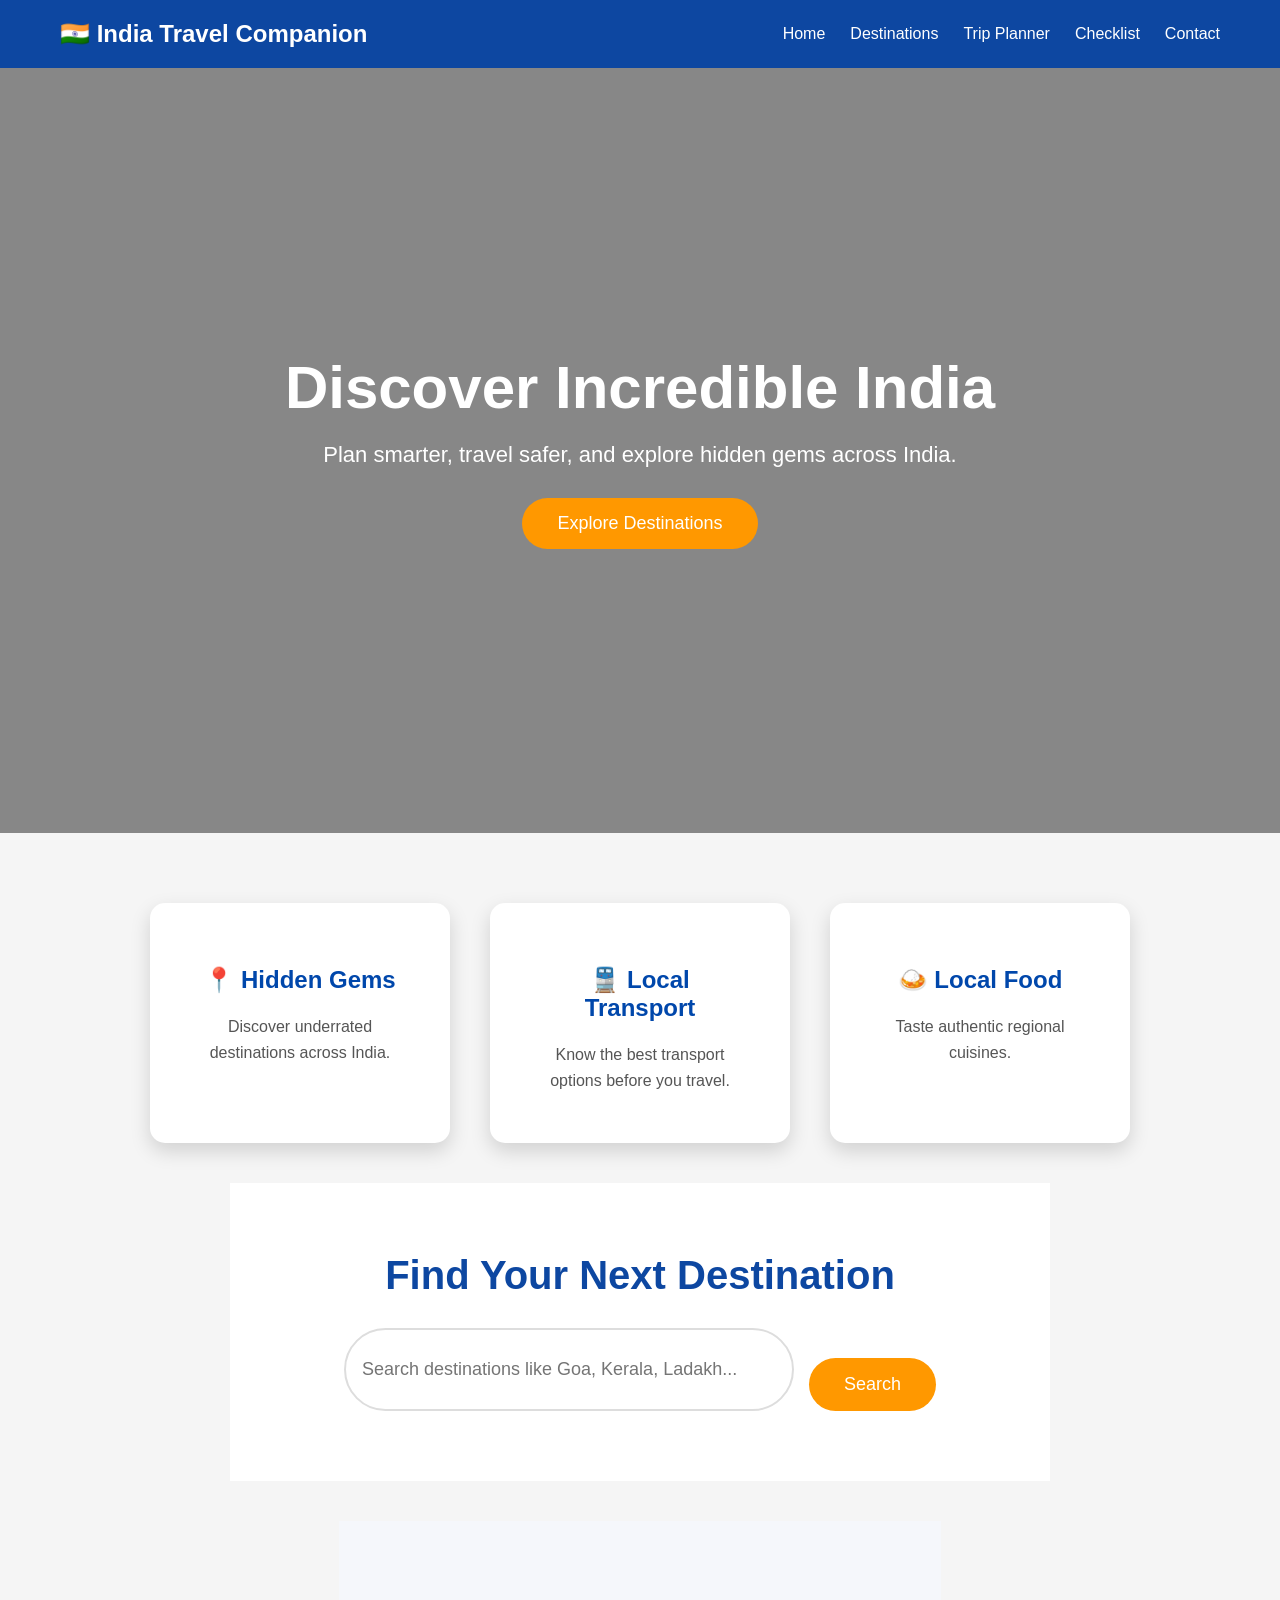
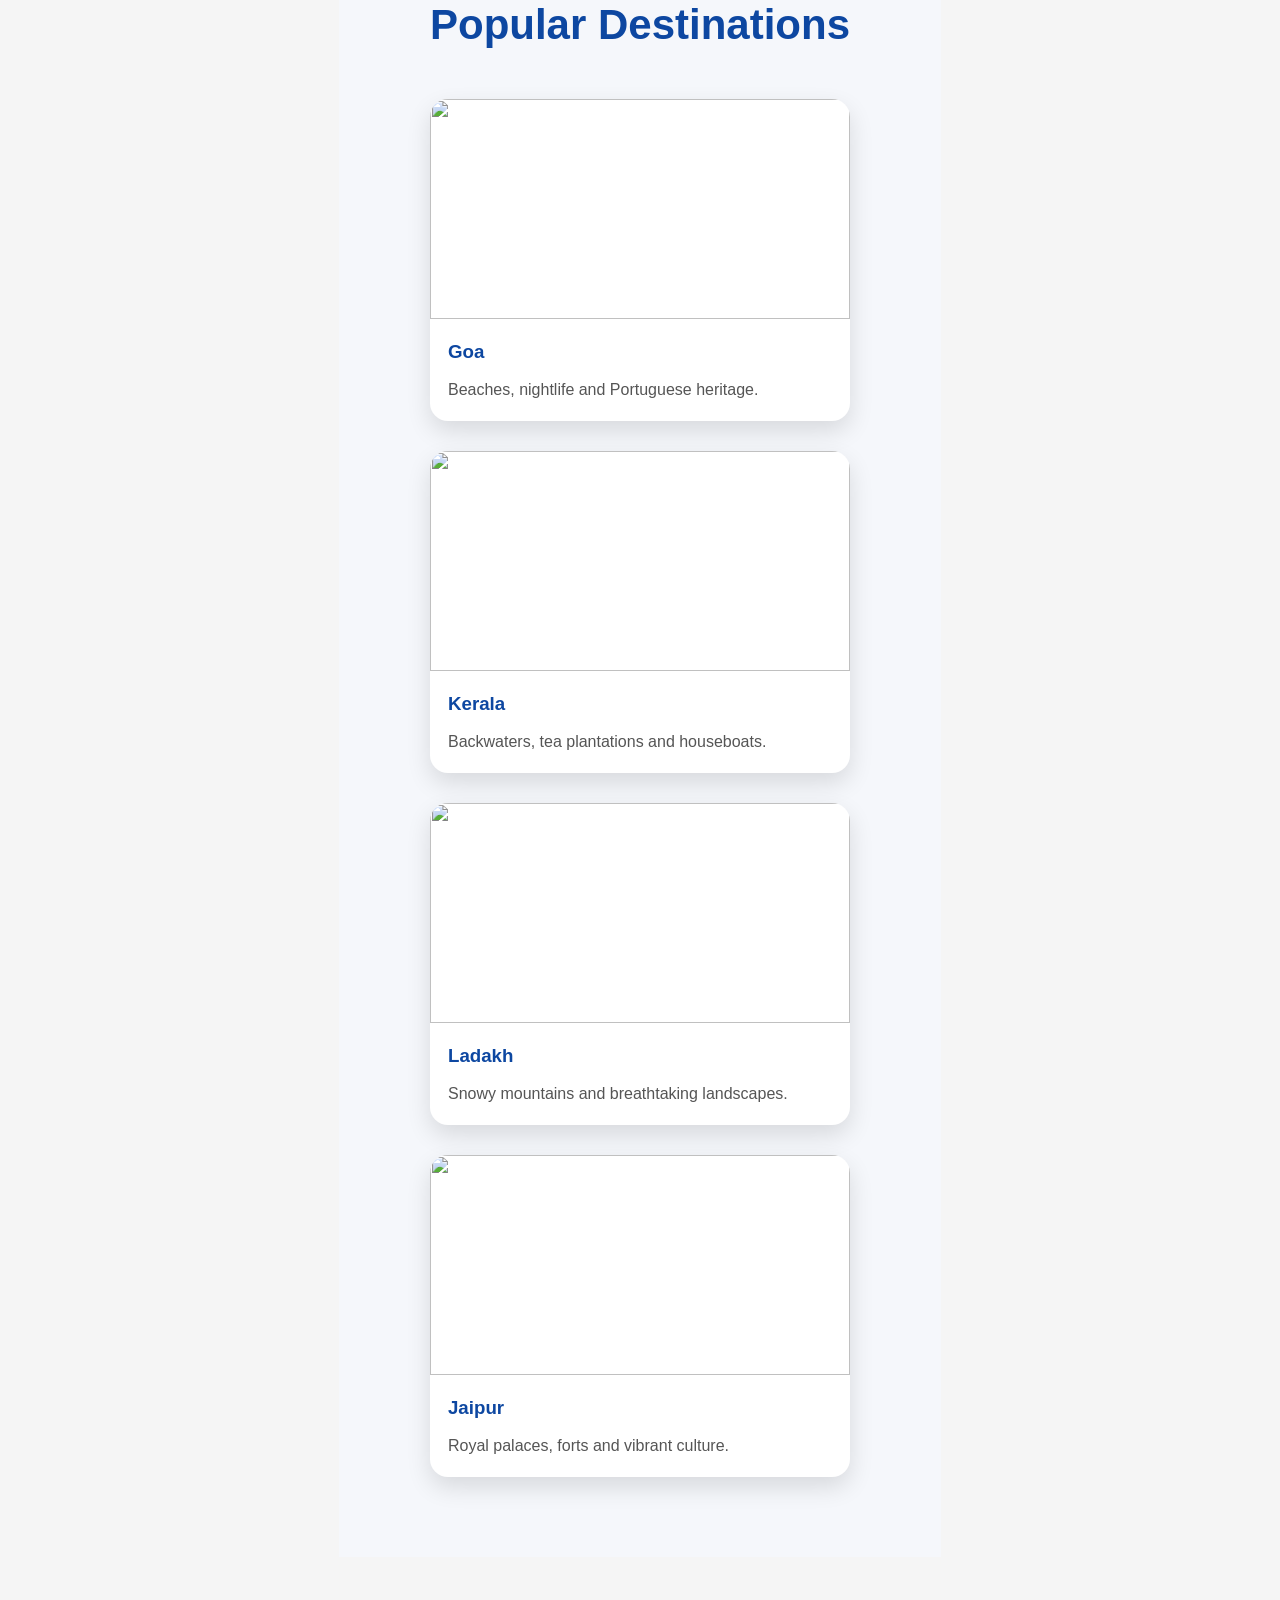
==== index.html @ 8409982c "added destination pages and navigation" ====
<!DOCTYPE html>
<html lang="en">

<head>

    <meta charset="UTF-8">
    <meta name="viewport" content="width=device-width, initial-scale=1.0">

    <title>India Travel Companion</title>

    <link rel="stylesheet" href="style.css">

</head>

<body>

<header>

    <div class="logo">
        🇮🇳 India Travel Companion
    </div>

    <nav>

        <ul>

            <li><a href="index.html">Home</a></li>

            <li><a href="destinations/index.html">Destinations</a></li>

            <li><a href="planner.html">Trip Planner</a></li>

            <li><a href="checklist.html">Checklist</a></li>

            <li><a href="contact.html">Contact</a></li>

        </ul>

    </nav>

</header>

<section class="hero">

    <div class="hero-content">

        <h1>Discover Incredible India</h1>

        <p>

            Plan smarter, travel safer, and explore hidden gems across India.

        </p>

        <button id="exploreBtn">

            Explore Destinations

        </button>

    </div>

</section>

<section class="features">

    <div class="card">

        <h2>📍 Hidden Gems</h2>

        <p>Discover underrated destinations across India.</p>

    </div>

    <div class="card">

        <h2>🚆 Local Transport</h2>

        <p>Know the best transport options before you travel.</p>

    </div>

    <div class="card">

        <h2>🍛 Local Food</h2>

        <p>Taste authentic regional cuisines.</p>

    </div>
<section class="search-section">

    <h2>Find Your Next Destination</h2>

    <div class="search-box">

        <input
            type="text"
            id="searchInput"
            placeholder="Search destinations like Goa, Kerala, Ladakh..."
        >

        <button id="searchBtn">
            Search
        </button>

    </div>

</section>

<section class="popular">

    <h2>Popular Destinations</h2>

    <div class="destination-container">

        <div class="destination-card">

            <img src="https://images.unsplash.com/photo-1512343879784-a960bf40e7f2?auto=format&fit=crop&w=700&q=80">

            <h3>Goa</h3>

            <p>Beaches, nightlife and Portuguese heritage.</p>

        </div>

        <div class="destination-card">

            <img src="https://images.unsplash.com/photo-1593693411515-c20261bcad6e?auto=format&fit=crop&w=700&q=80">

            <h3>Kerala</h3>

            <p>Backwaters, tea plantations and houseboats.</p>

        </div>

        <div class="destination-card">

            <img src="https://images.unsplash.com/photo-1626621341517-bbf3d9990a23?auto=format&fit=crop&w=700&q=80">

            <h3>Ladakh</h3>

            <p>Snowy mountains and breathtaking landscapes.</p>

        </div>

        <div class="destination-card">

            <img src="https://images.unsplash.com/photo-1477587458883-47145ed94245?auto=format&fit=crop&w=700&q=80">

            <h3>Jaipur</h3>

            <p>Royal palaces, forts and vibrant culture.</p>

        </div>

</section>

<script src="js/script.js"></script>

</body>

</html>
---- style.css ----
*{
    margin:0;
    padding:0;
    box-sizing:border-box;
    font-family:Arial, Helvetica, sans-serif;
}

body{
    background:#f5f5f5;
}

header{

    display:flex;
    justify-content:space-between;
    align-items:center;

    padding:20px 60px;

    background:#0d47a1;

    color:white;

}

.logo{

    font-size:24px;
    font-weight:bold;

}

nav ul{

    display:flex;
    list-style:none;

}

nav li{

    margin-left:25px;

}

nav a{

    color:white;
    text-decoration:none;

}

.hero{

    height:85vh;

    display:flex;
    justify-content:center;
    align-items:center;

    text-align:center;

    background:linear-gradient(
        rgba(0,0,0,.45),
        rgba(0,0,0,.45)
    ),
    url("https://images.unsplash.com/photo-1524492412937-b28074a5d7da?auto=format&fit=crop&w=1600&q=80");

    background-size:cover;

    background-position:center;

    color:white;

}

.hero h1{

    font-size:60px;

}

.hero p{

    margin-top:20px;

    font-size:22px;

}

button{

    margin-top:30px;

    padding:15px 35px;

    border:none;

    border-radius:30px;

    font-size:18px;

    cursor:pointer;

    background:#ff9800;

    color:white;

}

.features{

    display:flex;

    justify-content:center;

    gap:40px;

    padding:70px;

    flex-wrap:wrap;

}

.card{

    width:300px;

    background:white;

    padding:30px;

    border-radius:15px;

    box-shadow:0 10px 20px rgba(0,0,0,.15);

    transition:.3s;

}

.card:hover{

    transform:translateY(-8px);

}

.card h2{

    margin-bottom:15px;

}
.search-section{

    padding:70px 10%;

    text-align:center;

    background:white;

}

.search-section h2{

    font-size:40px;

    color:#0d47a1;

    margin-bottom:30px;

}

.search-box{

    display:flex;

    justify-content:center;

    gap:15px;

    flex-wrap:wrap;

}

.search-box input{

    width:450px;

    max-width:90%;

    padding:16px;

    border-radius:50px;

    border:2px solid #ddd;

    font-size:18px;

}

.search-box button{

    padding:16px 35px;

}

.popular{

    padding:80px 8%;

    background:#f5f7fb;

}

.popular h2{

    text-align:center;

    color:#0d47a1;

    font-size:42px;

    margin-bottom:50px;

}

.destination-container{

    display:grid;

    grid-template-columns:repeat(auto-fit,minmax(260px,1fr));

    gap:30px;

}

.destination-card{

    background:white;

    border-radius:18px;

    overflow:hidden;

    box-shadow:0 10px 25px rgba(0,0,0,.12);

    transition:.4s;

}

.destination-card:hover{

    transform:translateY(-12px);

}

.destination-card img{

    width:100%;

    height:220px;

    object-fit:cover;

}

.destination-card h3{

    padding:18px;

    color:#0d47a1;

}

.destination-card p{

    padding:0 18px 22px;

    color:#555;

}
/* ===========================
   DESTINATIONS PAGE
=========================== */

.destinations-page{
    padding:60px 8%;
    background:#f5f8fc;
    min-height:100vh;
}

.destinations-page h1{
    text-align:center;
    font-size:42px;
    color:#1e3c72;
    margin-bottom:50px;
}

.destination-grid{
    display:grid;
    grid-template-columns:repeat(auto-fit,minmax(260px,1fr));
    gap:30px;
}

.card{
    background:white;
    border-radius:18px;
    overflow:hidden;
    box-shadow:0 10px 25px rgba(0,0,0,0.12);
    transition:.35s;
}

.card:hover{
    transform:translateY(-10px);
}

.card img{
    width:100%;
    height:220px;
    object-fit:cover;
}

.card h2{
    text-align:center;
    margin-top:18px;
    color:#1e3c72;
}

.card p{
    text-align:center;
    color:#666;
    padding:10px 20px;
}

.card button{
    display:block;
    margin:20px auto 25px;
    background:#ff9800;
    color:white;
    border:none;
    padding:12px 30px;
    border-radius:30px;
    cursor:pointer;
    font-size:16px;
}

.card button:hover{
    background:#e68900;
}
/* ===========================
GOA PAGE
=========================== */

.place-hero{
    background:url("https://images.unsplash.com/photo-1512343879784-a960bf40e7f2?w=1400") center/cover;
    height:60vh;
    display:flex;
    flex-direction:column;
    justify-content:center;
    align-items:center;
    color:white;
    text-align:center;
}

.place-hero h1{
    font-size:60px;
    margin-bottom:20px;
}

.place-hero p{
    font-size:24px;
    width:70%;
}

.place-info{
    display:grid;
    grid-template-columns:repeat(auto-fit,minmax(300px,1fr));
    gap:30px;
    padding:60px 8%;
}

.info-box{
    background:white;
    border-radius:15px;
    padding:25px;
    box-shadow:0 10px 25px rgba(0,0,0,.12);
}

.info-box h2{
    color:#1e3c72;
    margin-bottom:15px;
}

.info-box ul{
    padding-left:20px;
}

.back-btn{
    text-align:center;
    margin-bottom:60px;
}

.back-btn button{
    background:#1e3c72;
    color:white;
    padding:14px 35px;
    border:none;
    border-radius:30px;
    cursor:pointer;
    font-size:16px;
}

.back-btn button:hover{
    background:#15305c;
}
/* ================= DESTINATIONS PAGE ================= */

.destinations-page{
    padding:60px 8%;
    background:#f5f7fa;
    min-height:100vh;
}

.destinations-page h1{
    text-align:center;
    color:#0047ab;
    margin-bottom:40px;
}

.destination-grid{
    display:grid;
    grid-template-columns:repeat(auto-fit,minmax(280px,1fr));
    gap:30px;
}

.card{
    background:white;
    border-radius:15px;
    overflow:hidden;
    box-shadow:0 8px 20px rgba(0,0,0,.15);
    transition:.3s;
}

.card:hover{
    transform:translateY(-8px);
}

.card img{
    width:100%;
    height:220px;
    object-fit:cover;
}

.card h2{
    padding:15px 20px 5px;
    color:#0047ab;
}

.card p{
    padding:0 20px 20px;
    color:#555;
    line-height:1.6;
}
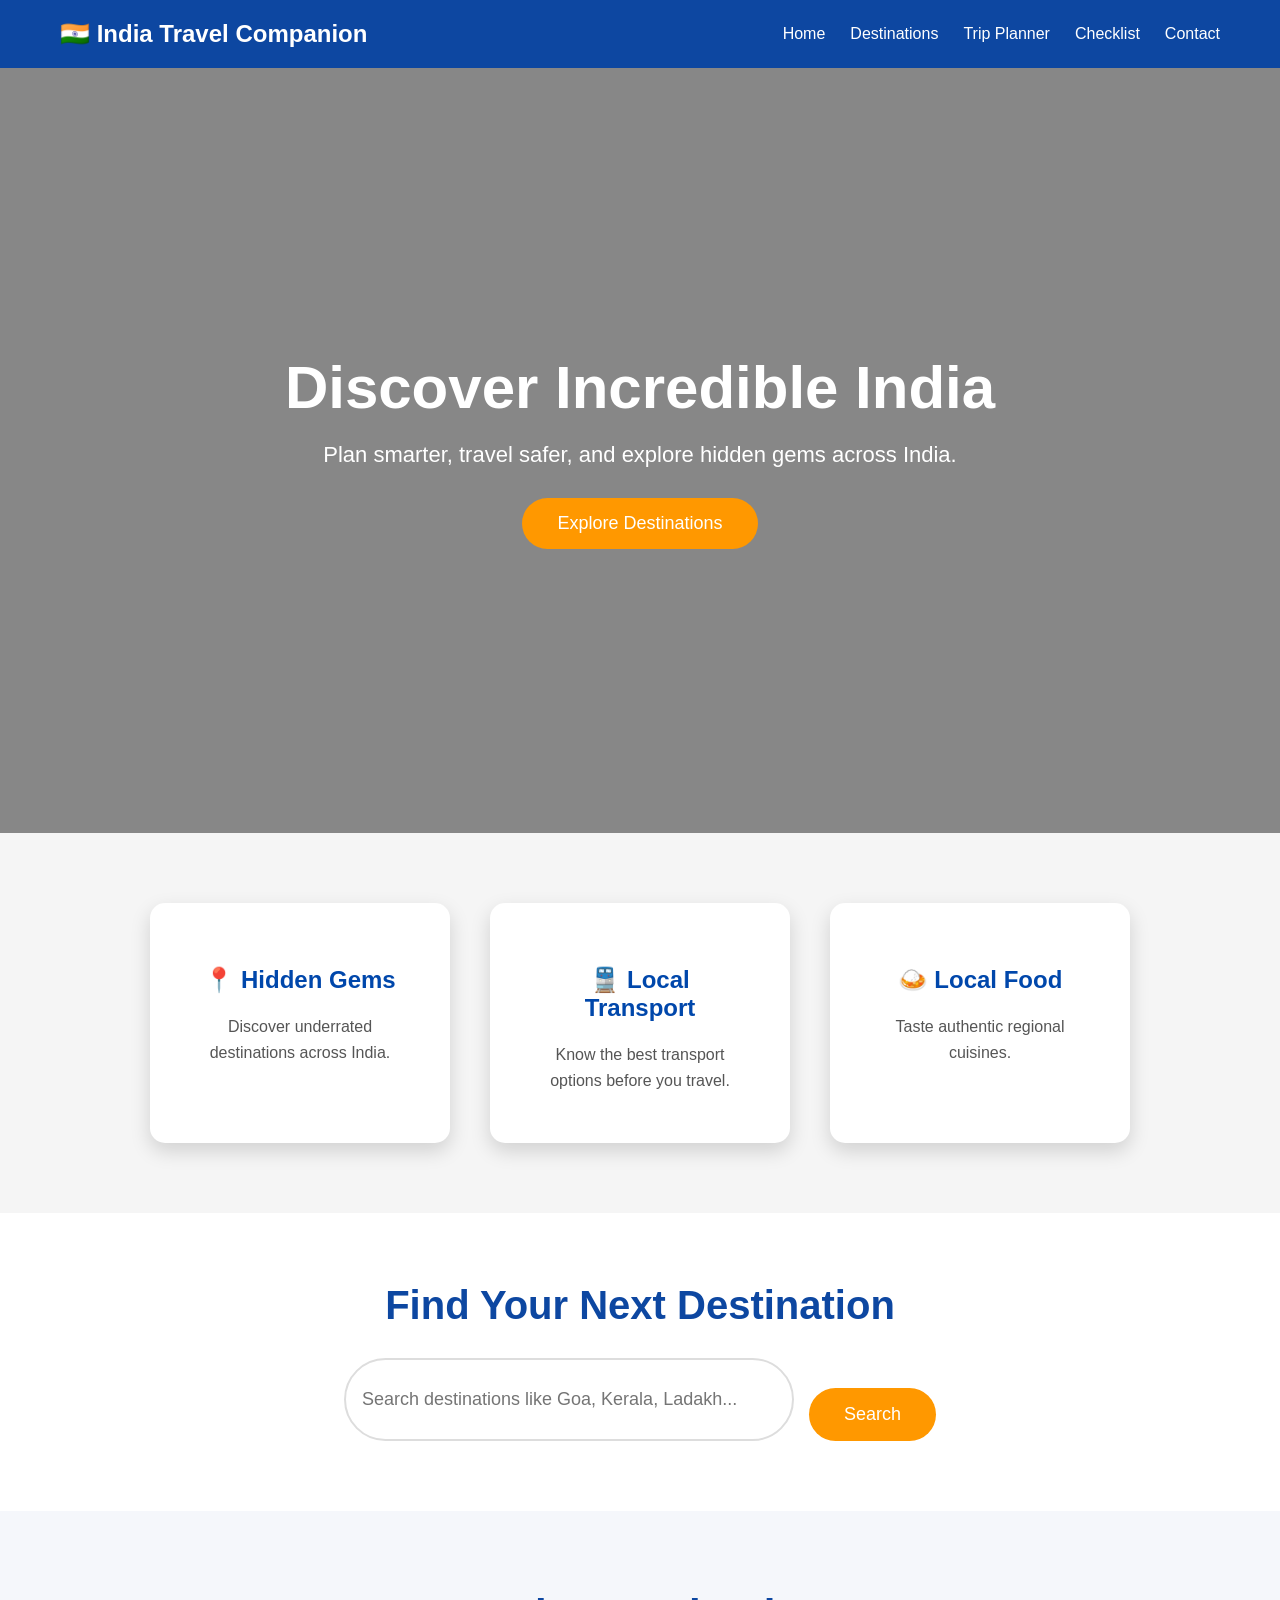
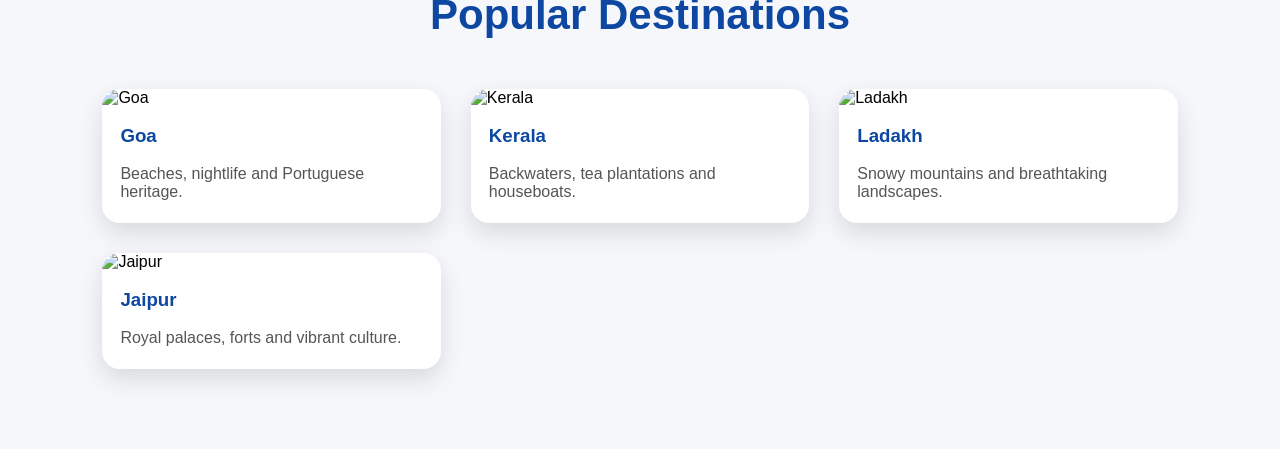
==== commit 2acda4da: "updated destionation pages and search functionality" ====
--- a/index.html
+++ b/index.html
@@ -2,97 +2,69 @@
 <html lang="en">
 
 <head>
-
     <meta charset="UTF-8">
     <meta name="viewport" content="width=device-width, initial-scale=1.0">
-
     <title>India Travel Companion</title>
 
     <link rel="stylesheet" href="style.css">
-
 </head>
 
 <body>
 
 <header>
-
     <div class="logo">
         🇮🇳 India Travel Companion
     </div>
 
     <nav>
-
         <ul>
-
             <li><a href="index.html">Home</a></li>
-
             <li><a href="destinations/index.html">Destinations</a></li>
-
             <li><a href="planner.html">Trip Planner</a></li>
-
             <li><a href="checklist.html">Checklist</a></li>
-
             <li><a href="contact.html">Contact</a></li>
-
         </ul>
-
     </nav>
-
 </header>
 
 <section class="hero">
-
     <div class="hero-content">
-
         <h1>Discover Incredible India</h1>
 
         <p>
-
             Plan smarter, travel safer, and explore hidden gems across India.
-
         </p>
 
         <button id="exploreBtn">
-
             Explore Destinations
-
         </button>
-
     </div>
-
 </section>
 
 <section class="features">
 
     <div class="card">
-
         <h2>📍 Hidden Gems</h2>
-
         <p>Discover underrated destinations across India.</p>
-
     </div>
 
     <div class="card">
-
         <h2>🚆 Local Transport</h2>
-
         <p>Know the best transport options before you travel.</p>
-
     </div>
 
     <div class="card">
+        <h2>🍛 Local Food</h2>
+        <p>Taste authentic regional cuisines.</p>
+    </div>
 
-        <h2>🍛 Local Food</h2>
+</section>
 
-        <p>Taste authentic regional cuisines.</p>
-
-    </div>
 <section class="search-section">
 
     <h2>Find Your Next Destination</h2>
 
     <div class="search-box">
-
         <input
             type="text"
             id="searchInput"
@@ -102,7 +74,6 @@
         <button id="searchBtn">
             Search
         </button>
-
     </div>
 
 </section>
@@ -113,50 +84,35 @@
 
     <div class="destination-container">
 
-        <div class="destination-card">
-
-            <img src="https://images.unsplash.com/photo-1512343879784-a960bf40e7f2?auto=format&fit=crop&w=700&q=80">
-
+        <div class="destination-card" onclick="window.location.href='destinations/goa.html'">
+            <img src="https://images.unsplash.com/photo-1512343879784-a960bf40e7f2?auto=format&fit=crop&w=700&q=80" alt="Goa">
             <h3>Goa</h3>
-
             <p>Beaches, nightlife and Portuguese heritage.</p>
-
         </div>
 
-        <div class="destination-card">
-
-            <img src="https://images.unsplash.com/photo-1593693411515-c20261bcad6e?auto=format&fit=crop&w=700&q=80">
-
+        <div class="destination-card" onclick="window.location.href='destinations/kerala.html'">
+            <img src="https://images.unsplash.com/photo-1593693411515-c20261bcad6e?auto=format&fit=crop&w=700&q=80" alt="Kerala">
             <h3>Kerala</h3>
-
             <p>Backwaters, tea plantations and houseboats.</p>
-
         </div>
 
-        <div class="destination-card">
-
-            <img src="https://images.unsplash.com/photo-1626621341517-bbf3d9990a23?auto=format&fit=crop&w=700&q=80">
-
+        <div class="destination-card" onclick="window.location.href='destinations/ladakh.html'">
+            <img src="https://images.unsplash.com/photo-1626621341517-bbf3d9990a23?auto=format&fit=crop&w=700&q=80" alt="Ladakh">
             <h3>Ladakh</h3>
-
             <p>Snowy mountains and breathtaking landscapes.</p>
-
         </div>
 
-        <div class="destination-card">
+        <div class="destination-card" onclick="window.location.href='destinations/jaipur.html'">
+            <img src="https://images.unsplash.com/photo-1477587458883-47145ed94245?auto=format&fit=crop&w=700&q=80" alt="Jaipur">
+            <h3>Jaipur</h3>
+            <p>Royal palaces, forts and vibrant culture.</p>
+        </div>
 
-            <img src="https://images.unsplash.com/photo-1477587458883-47145ed94245?auto=format&fit=crop&w=700&q=80">
-
-            <h3>Jaipur</h3>
-
-            <p>Royal palaces, forts and vibrant culture.</p>
-
-        </div>
+    </div>
 
 </section>
 
-<script src="js/script.js"></script>
+<script src="script.js"></script>
 
 </body>
-
 </html>
--- a/style.css
+++ b/style.css
@@ -459,4 +459,22 @@
     padding:0 20px 20px;
     color:#555;
     line-height:1.6;
+}
+.kerala-hero{
+    background-image: url("https://images.unsplash.com/photo-1593693411515-c20261bcad6e?auto=format&fit=crop&w=1600&q=80");
+    background-size: cover;
+    background-position: center;
+}
+.ladakh-hero{
+    background-image: url("https://images.unsplash.com/photo-1626621341517-bbf3d9990a23?auto=format&fit=crop&w=1600&q=80");
+    background-size: cover;
+    background-position: center;
+}
+/* Jaipur Hero Image */
+
+.jaipur-hero{
+    background-image: url("https://images.unsplash.com/photo-1477587458883-47145ed94245?auto=format&fit=crop&w=1600&q=80");
+    background-size: cover;
+    background-position: center;
+    background-repeat: no-repeat;
 }
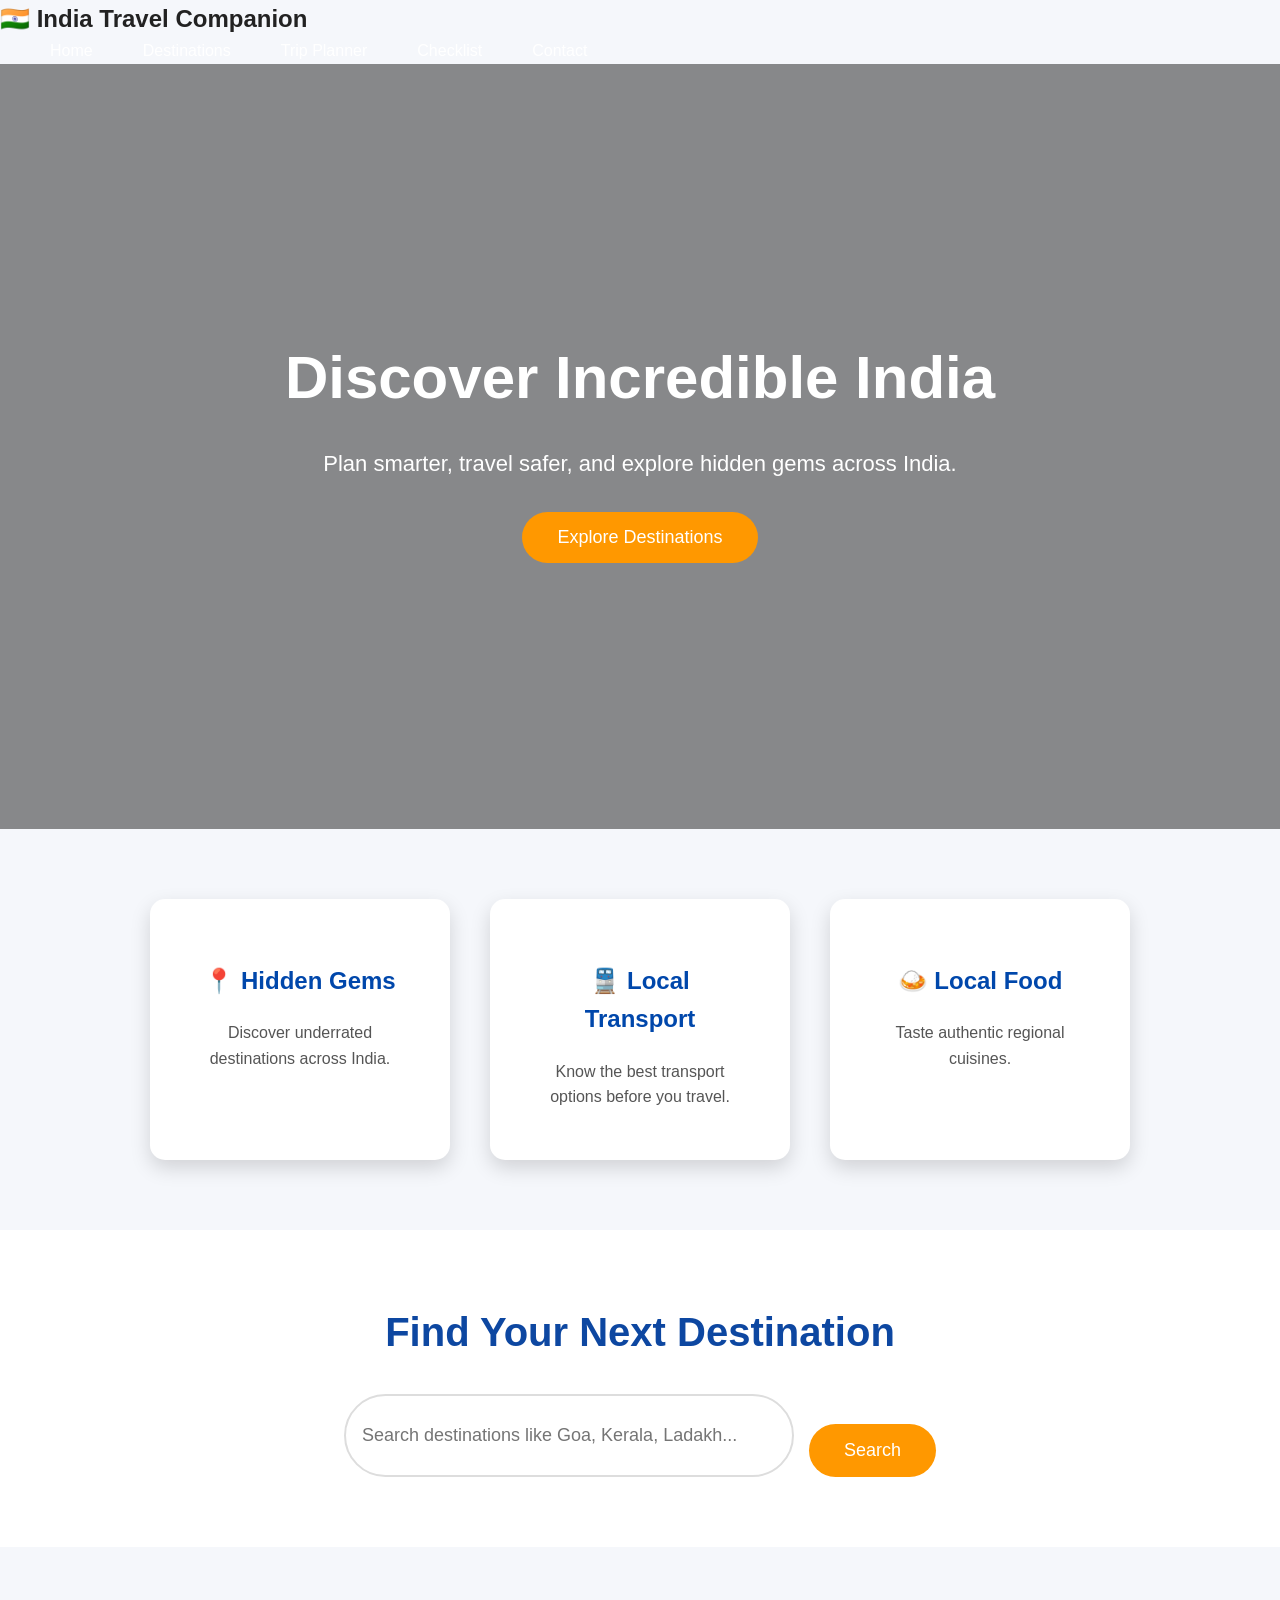
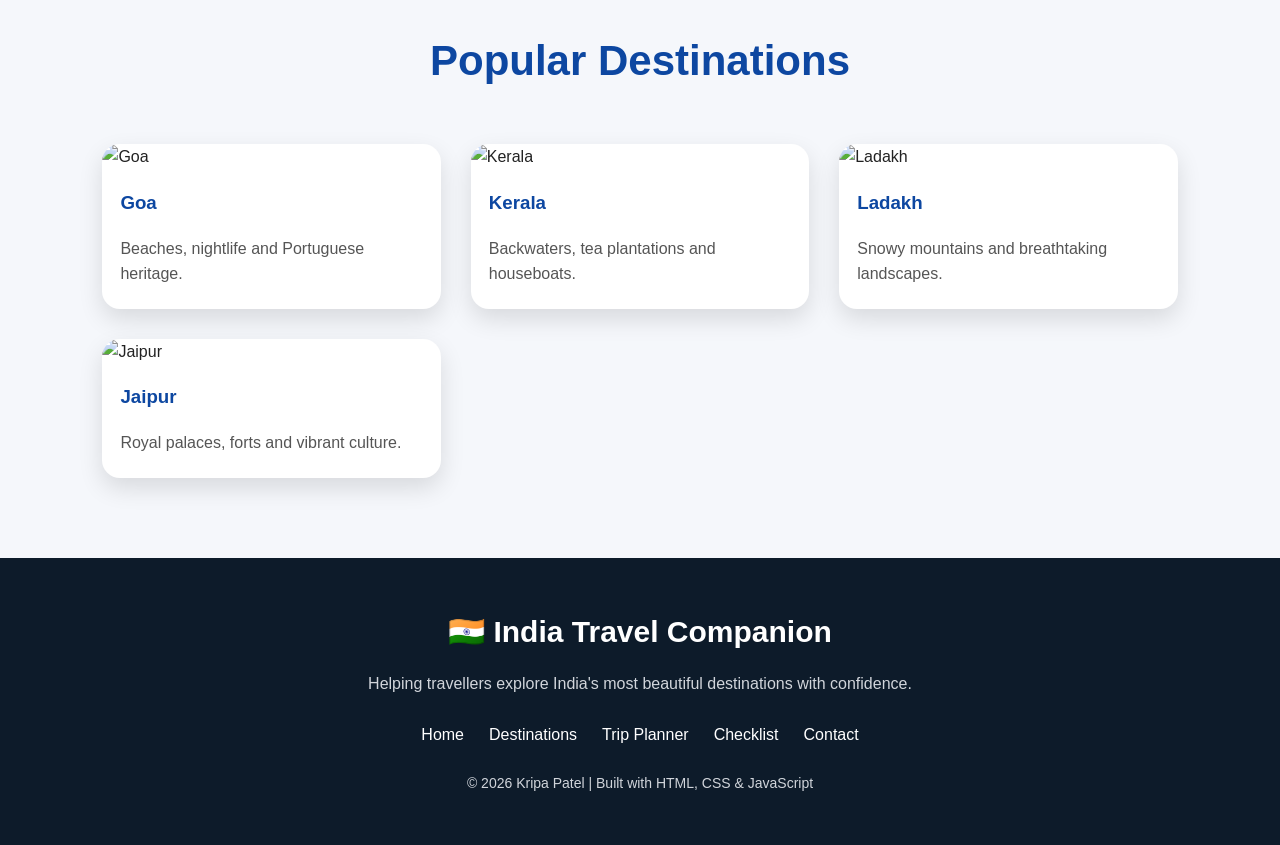
==== commit ff0ecab0: "Added trip planner, live weather feature and UI improvements" ====
--- a/index.html
+++ b/index.html
@@ -5,7 +5,11 @@
     <meta charset="UTF-8">
     <meta name="viewport" content="width=device-width, initial-scale=1.0">
     <title>India Travel Companion</title>
+<link rel="preconnect" href="https://fonts.googleapis.com">
 
+<link rel="preconnect" href="https://fonts.gstatic.com" crossorigin>
+
+<link href="https://fonts.googleapis.com/css2?family=Poppins:wght@300;400;500;600;700&display=swap" rel="stylesheet">
     <link rel="stylesheet" href="style.css">
 </head>
 
@@ -111,8 +115,35 @@
     </div>
 
 </section>
+<footer class="footer">
 
+    <div class="footer-content">
+
+        <h2>🇮🇳 India Travel Companion</h2>
+
+        <p>
+            Helping travellers explore India's most beautiful destinations with
+            confidence.
+        </p>
+
+        <div class="footer-links">
+
+            <a href="index.html">Home</a>
+            <a href="destinations/index.html">Destinations</a>
+            <a href="planner.html">Trip Planner</a>
+            <a href="checklist.html">Checklist</a>
+            <a href="contact.html">Contact</a>
+
+        </div>
+
+        <p class="copyright">
+            © 2026 Kripa Patel | Built with HTML, CSS & JavaScript
+        </p>
+
+    </div>
+
+</footer>
 <script src="script.js"></script>
 
 </body>
-</html>+</html>
--- a/style.css
+++ b/style.css
@@ -1,3 +1,9 @@
+*{
+    margin:0;
+    padding:0;
+    box-sizing:border-box;
+    font-family:'Poppins',sans-serif;
+}
 *{
     margin:0;
     padding:0;
@@ -5,22 +11,21 @@
     font-family:Arial, Helvetica, sans-serif;
 }
 
-body{
-    background:#f5f5f5;
-}
-
-header{
-
+   body{
+    background:#f5f7fb;
+    color:#222;
+    line-height:1.6;
+}
+.navbar{
     display:flex;
     justify-content:space-between;
     align-items:center;
-
-    padding:20px 60px;
-
-    background:#0d47a1;
-
-    color:white;
-
+    padding:18px 8%;
+    background:white;
+    box-shadow:0 3px 12px rgba(0,0,0,0.08);
+    position:sticky;
+    top:0;
+    z-index:1000;
 }
 
 .logo{
@@ -43,13 +48,17 @@
 
 }
 
-nav a{
-
-    color:white;
-    text-decoration:none;
-
-}
-
+    nav a{
+    color: white;
+    text-decoration: none;
+    margin-left: 25px;
+    font-weight: 500;
+    transition: 0.3s ease;
+}
+
+nav a:hover{
+    color: #0d6efd;
+}
 .hero{
 
     height:85vh;
@@ -477,4 +486,117 @@
     background-size: cover;
     background-position: center;
     background-repeat: no-repeat;
+}
+/* ===========================
+   FOOTER
+=========================== */
+
+.footer{
+    background:#0d1b2a;
+    color:white;
+    padding:50px 20px 30px;
+    text-align:center;
+}
+
+.footer h2{
+    margin-bottom:15px;
+    font-size:30px;
+}
+
+.footer p{
+    color:#d1d5db;
+    margin-bottom:20px;
+}
+
+.footer-links{
+    display:flex;
+    justify-content:center;
+    flex-wrap:wrap;
+    gap:25px;
+    margin:25px 0;
+}
+
+.footer-links a{
+    color:white;
+    text-decoration:none;
+    transition:.3s;
+}
+
+.footer-links a:hover{
+    color:#ff9800;
+}
+
+.copyright{
+    margin-top:25px;
+    font-size:14px;
+    color:#9ca3af;
+}
+/* ===========================
+TRIP PLANNER
+=========================== */
+
+.planner{
+    max-width:600px;
+    margin:60px auto;
+    background:white;
+    padding:40px;
+    border-radius:20px;
+    box-shadow:0 10px 25px rgba(0,0,0,.15);
+}
+
+.planner h1{
+    text-align:center;
+    color:#0d47a1;
+    margin-bottom:10px;
+}
+
+.planner p{
+    text-align:center;
+    margin-bottom:30px;
+    color:#666;
+}
+
+.planner label{
+    display:block;
+    margin:20px 0 10px;
+    font-weight:bold;
+}
+
+.planner select,
+.planner input{
+
+    width:100%;
+    padding:15px;
+    border-radius:10px;
+    border:1px solid #ccc;
+    font-size:16px;
+
+}
+
+.planner button{
+
+    width:100%;
+    margin-top:25px;
+
+}
+
+#result{
+
+    margin-top:30px;
+    text-align:center;
+    color:#1e3c72;
+
+}
+/* ===========================
+   WEATHER
+=========================== */
+
+#weatherResult{
+    margin-top:20px;
+    background:#eef5ff;
+    padding:20px;
+    border-radius:12px;
+    font-size:18px;
+    text-align:center;
+    box-shadow:0 5px 15px rgba(0,0,0,0.1);
 }
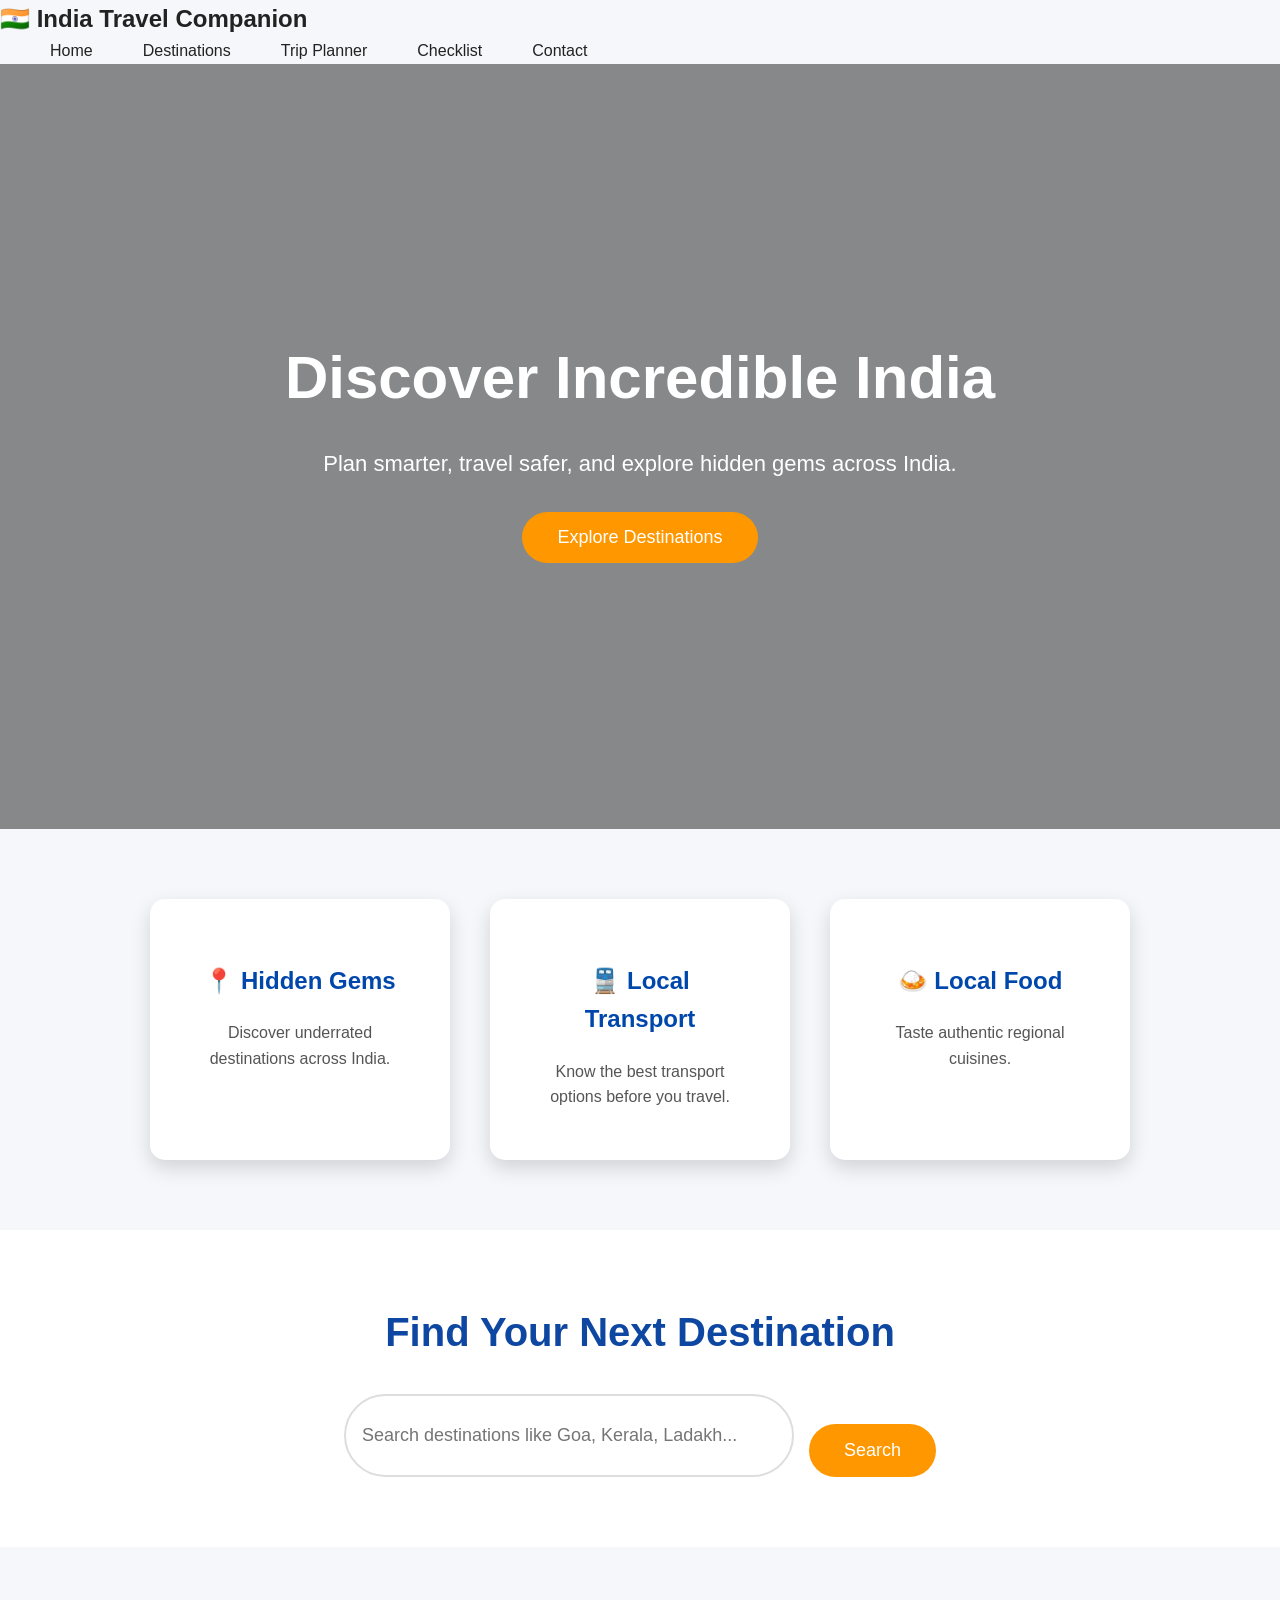
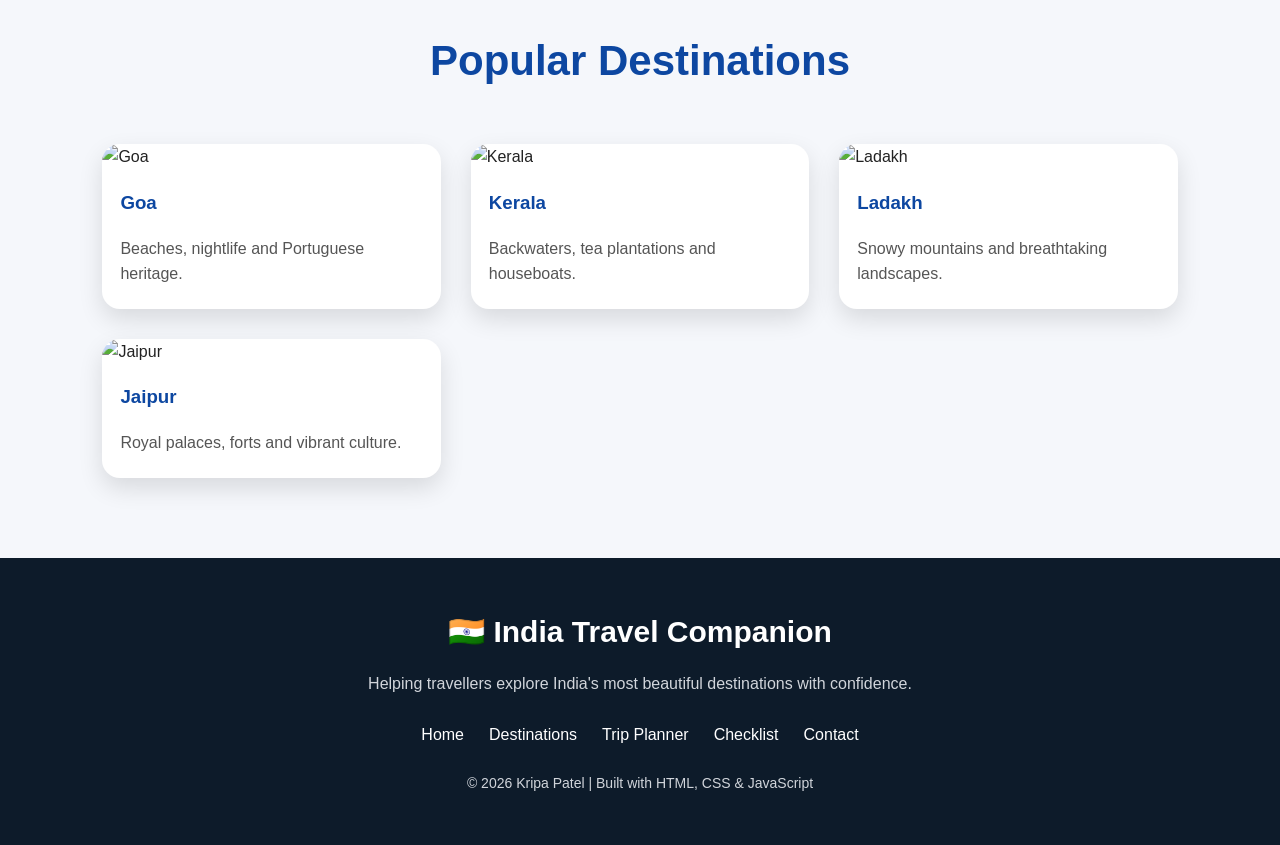
==== commit 2c4507d4: "Improved travel website with scroll to top and UI updates" ====
--- a/index.html
+++ b/index.html
@@ -143,6 +143,9 @@
     </div>
 
 </footer>
+<button id="topBtn" onclick="scrollToTop()">
+    ⬆
+</button>
 <script src="script.js"></script>
 
 </body>
--- a/style.css
+++ b/style.css
@@ -48,16 +48,16 @@
 
 }
 
-    nav a{
-    color: white;
-    text-decoration: none;
-    margin-left: 25px;
-    font-weight: 500;
-    transition: 0.3s ease;
+ nav a{
+    color:#222;
+    text-decoration:none;
+    margin-left:25px;
+    font-weight:500;
+    transition:0.3s ease;
 }
 
 nav a:hover{
-    color: #0d6efd;
+    color:#0d6efd;
 }
 .hero{
 
@@ -599,4 +599,412 @@
     font-size:18px;
     text-align:center;
     box-shadow:0 5px 15px rgba(0,0,0,0.1);
+}
+/* ==========================
+   Mobile Responsive
+========================== */
+
+@media (max-width: 768px) {
+
+    .navbar{
+    display:flex;
+    justify-content:space-between;
+    align-items:center;
+    padding:18px 8%;
+    background:white;
+    box-shadow:0 3px 12px rgba(0,0,0,0.08);
+    position:sticky;
+    top:0;
+    z-index:1000;
+}
+
+    nav {
+        margin-top: 15px;
+    }
+
+    nav a {
+        display: block;
+        margin: 10px 0;
+    }
+
+    .hero {
+        height: auto;
+        padding: 80px 20px;
+    }
+
+    .hero h1 {
+        font-size: 36px;
+    }
+
+    .hero p {
+        font-size: 18px;
+    }
+
+    button {
+        width: 100%;
+        max-width: 300px;
+    }
+
+    .features {
+        padding: 40px 20px;
+    }
+
+    .card {
+        width: 100%;
+    }
+
+    .search-box input {
+        width: 100%;
+    }
+
+    .place-hero h1 {
+        font-size: 40px;
+    }
+
+    .place-hero p {
+        width: 90%;
+        font-size: 18px;
+    }
+
+    .planner {
+        padding: 40px 20px;
+    }
+
+    .planner input,
+    .planner select,
+    .planner button {
+        width: 100%;
+        margin-top: 15px;
+    }
+
+}
+/* Mobile Responsive */
+
+@media screen and (max-width: 768px) {
+
+    .navbar{
+        flex-direction: column;
+        padding: 15px;
+    }
+
+    nav{
+        display: flex;
+        flex-direction: column;
+        align-items: center;
+        margin-top: 15px;
+    }
+
+    nav a{
+        margin: 8px 0;
+    }
+
+    .hero h1{
+        font-size: 34px;
+    }
+
+    .hero p{
+        font-size: 18px;
+    }
+
+    .hero{
+        height: auto;
+        padding: 70px 20px;
+    }
+
+    .search-box{
+        flex-direction: column;
+        align-items: center;
+    }
+
+    .search-box input{
+        width: 100%;
+    }
+
+    button{
+        width: 100%;
+        max-width: 300px;
+    }
+
+    .features,
+    .destination-container,
+    .destination-grid,
+    .place-info{
+        padding: 20px;
+    }
+
+}
+/* ==========================
+   CHECKLIST PAGE
+========================== */
+
+.checklist{
+    max-width:700px;
+    margin:50px auto;
+    padding:30px;
+    background:white;
+    border-radius:15px;
+    box-shadow:0 8px 20px rgba(0,0,0,0.12);
+    text-align:center;
+}
+
+.checklist h1{
+    color:#0d47a1;
+    margin-bottom:10px;
+}
+
+.checklist p{
+    color:#666;
+    margin-bottom:30px;
+}
+
+.checklist-box{
+    display:flex;
+    flex-direction:column;
+    gap:18px;
+    text-align:left;
+}
+
+.checklist-box label{
+    font-size:18px;
+    padding:12px 15px;
+    border:1px solid #ddd;
+    border-radius:10px;
+    cursor:pointer;
+    transition:0.3s;
+}
+
+.checklist-box label:hover{
+    background:#f5f7fb;
+}
+
+.checklist-box input{
+    margin-right:12px;
+    transform:scale(1.3);
+}
+
+.checklist button{
+    margin-top:30px;
+}
+/* ===============================
+   DARK MODE
+================================ */
+
+/* Dark Mode Button */
+#themeToggle{
+    margin-left:20px;
+    padding:8px 15px;
+    border:none;
+    border-radius:20px;
+    background:#0d6efd;
+    color:white;
+    cursor:pointer;
+    font-size:16px;
+    transition:0.3s;
+}
+
+#themeToggle:hover{
+    background:#084298;
+}
+
+/* Dark Theme */
+
+body.dark-mode{
+    background:#121212;
+    color:white;
+}
+
+body.dark-mode .navbar{
+    background:#1f1f1f;
+}
+
+body.dark-mode .card,
+body.dark-mode .info-box,
+body.dark-mode .checklist,
+body.dark-mode .planner,
+body.dark-mode .footer{
+    background:#222;
+    color:white;
+}
+
+body.dark-mode h1,
+body.dark-mode h2,
+body.dark-mode h3,
+body.dark-mode p,
+body.dark-mode li,
+body.dark-mode label{
+    color:white;
+}
+
+body.dark-mode input,
+body.dark-mode select,
+body.dark-mode textarea{
+    background:#333;
+    color:white;
+    border:1px solid #666;
+}
+
+body.dark-mode nav a{
+    color:white;
+}
+
+body.dark-mode #themeToggle{
+    background:#ff9800;
+}
+/* Fix text colors in Dark Mode */
+
+body.dark-mode .card h2,
+body.dark-mode .card p,
+body.dark-mode .destination-card h3,
+body.dark-mode .destination-card p,
+body.dark-mode .info-box h2,
+body.dark-mode .info-box p,
+body.dark-mode .info-box li,
+body.dark-mode #result,
+body.dark-mode #weatherResult,
+body.dark-mode .footer p{
+    color:#ffffff !important;
+}
+body.dark-mode button{
+    background:#ff9800;
+    color:white;
+}
+
+body.dark-mode button:hover{
+    background:#e68900;
+}
+/* Famous Food Places */
+
+.info-box ul li{
+    margin-bottom:15px;
+    line-height:1.8;
+}
+
+.info-box b{
+    color:#0d47a1;
+    font-size:17px;
+}
+/* =====================================
+   Famous Food Places
+===================================== */
+
+.food-section{
+    width:85%;
+    margin:50px auto;
+}
+
+.food-section h2{
+    text-align:center;
+    color:#0d47a1;
+    font-size:36px;
+    margin-bottom:35px;
+}
+
+.food-grid{
+    display:grid;
+    grid-template-columns:repeat(auto-fit,minmax(260px,1fr));
+    gap:25px;
+}
+
+.restaurant-card{
+    background:white;
+    border-radius:15px;
+    padding:25px;
+    box-shadow:0 8px 20px rgba(0,0,0,.12);
+    transition:.3s;
+}
+
+.restaurant-card:hover{
+    transform:translateY(-8px);
+}
+
+.restaurant-card h3{
+    color:#0d47a1;
+    margin-bottom:15px;
+}
+
+.restaurant-card p{
+    color:#555;
+    line-height:1.7;
+    margin-bottom:20px;
+}
+
+.restaurant-card a{
+    text-decoration:none;
+}
+
+.restaurant-card button{
+    width:100%;
+    padding:12px;
+    margin-top:10px;
+    background:#0d6efd;
+    color:white;
+    border:none;
+    border-radius:8px;
+    cursor:pointer;
+    font-size:15px;
+}
+
+.restaurant-card button:hover{
+    background:#084298;
+}
+/* ==========================
+   PHOTO GALLERY
+========================== */
+
+.gallery{
+    width:85%;
+    margin:60px auto;
+}
+
+.gallery h2{
+    text-align:center;
+    color:#0d47a1;
+    margin-bottom:30px;
+    font-size:36px;
+}
+
+.gallery-grid{
+    display:grid;
+    grid-template-columns:repeat(auto-fit,minmax(250px,1fr));
+    gap:20px;
+}
+
+.gallery-grid img{
+    width:100%;
+    height:220px;
+    object-fit:cover;
+    border-radius:15px;
+    box-shadow:0 8px 20px rgba(0,0,0,.15);
+    transition:.3s;
+}
+
+.gallery-grid img:hover{
+    transform:scale(1.05);
+}
+/* ==========================
+   SCROLL TO TOP BUTTON
+========================== */
+
+#topBtn{
+    display:none;
+    position:fixed;
+    bottom:25px;
+    right:25px;
+    z-index:999;
+    border:none;
+    outline:none;
+    background:#0d6efd;
+    color:white;
+    cursor:pointer;
+    width:50px;
+    height:50px;
+    border-radius:50%;
+    font-size:22px;
+    box-shadow:0 5px 15px rgba(0,0,0,.3);
+    transition:.3s;
+}
+
+#topBtn:hover{
+    background:#084298;
+    transform:scale(1.1);
 }
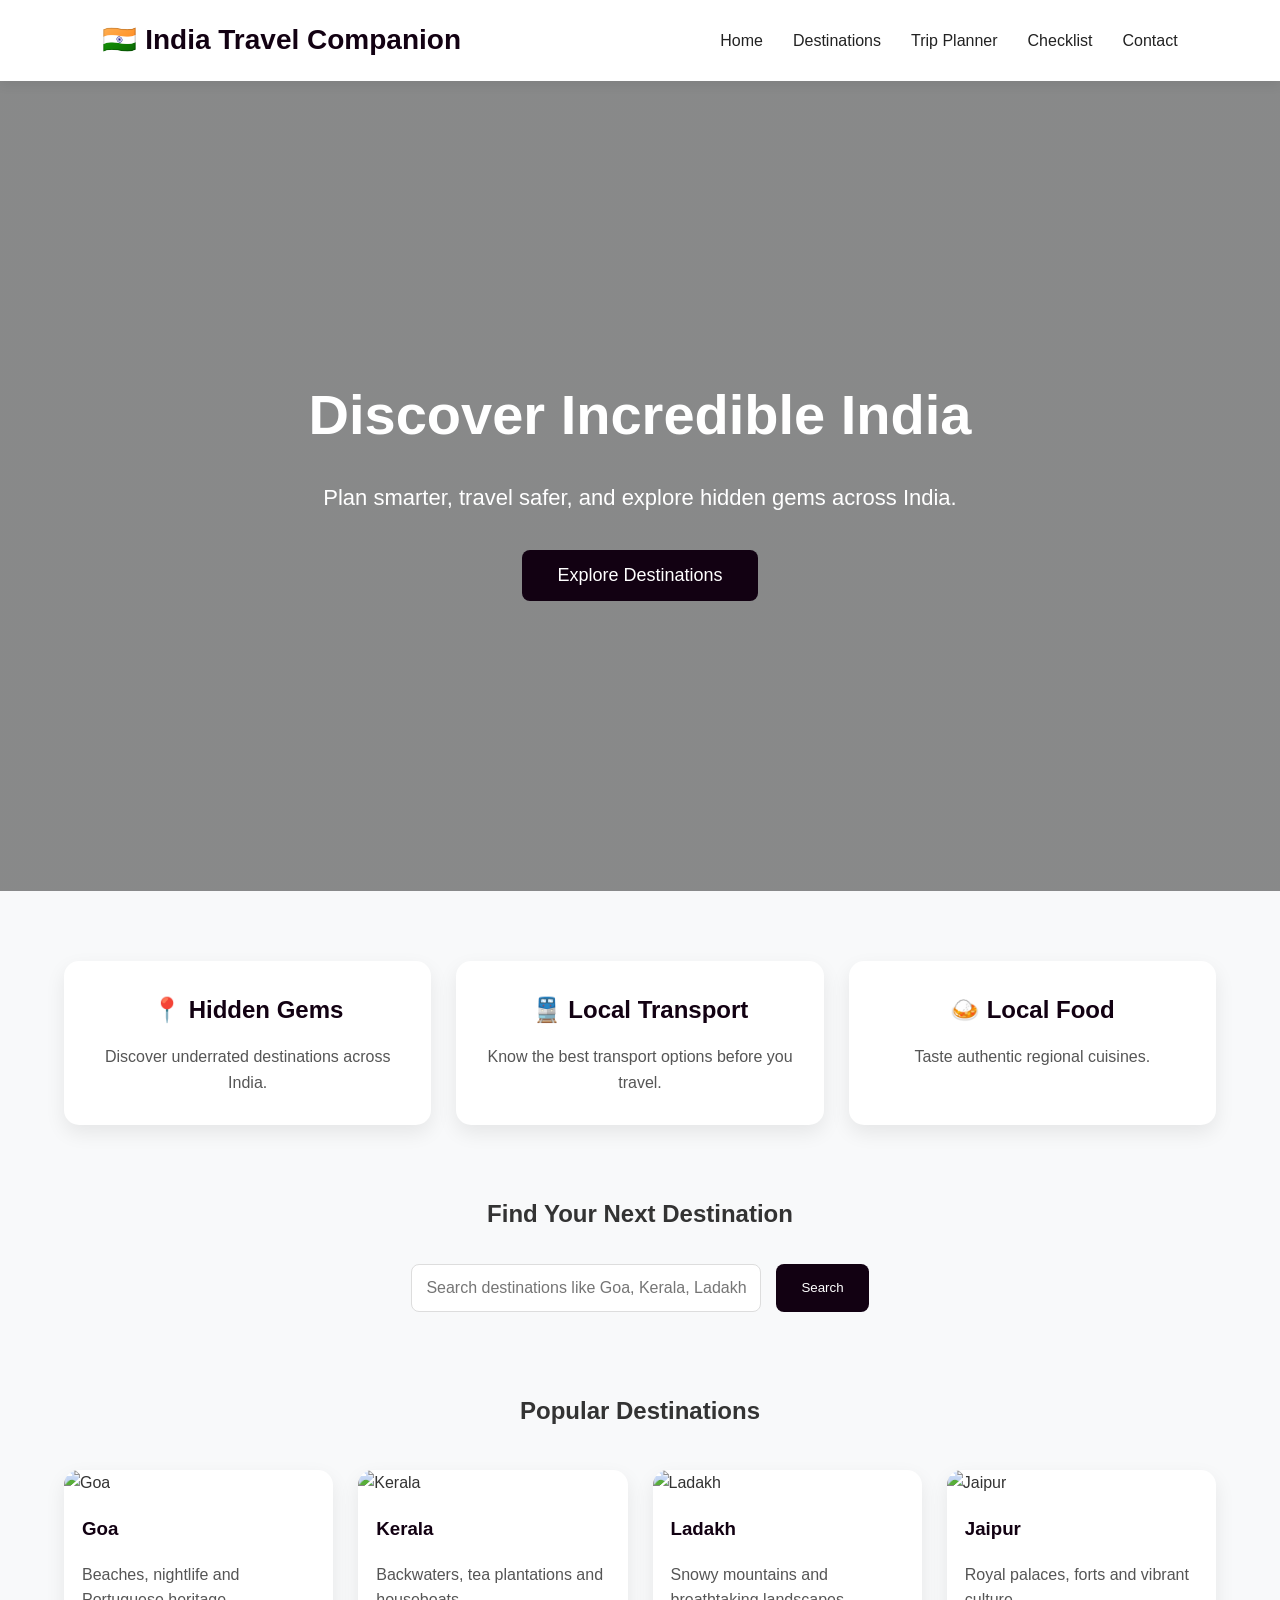
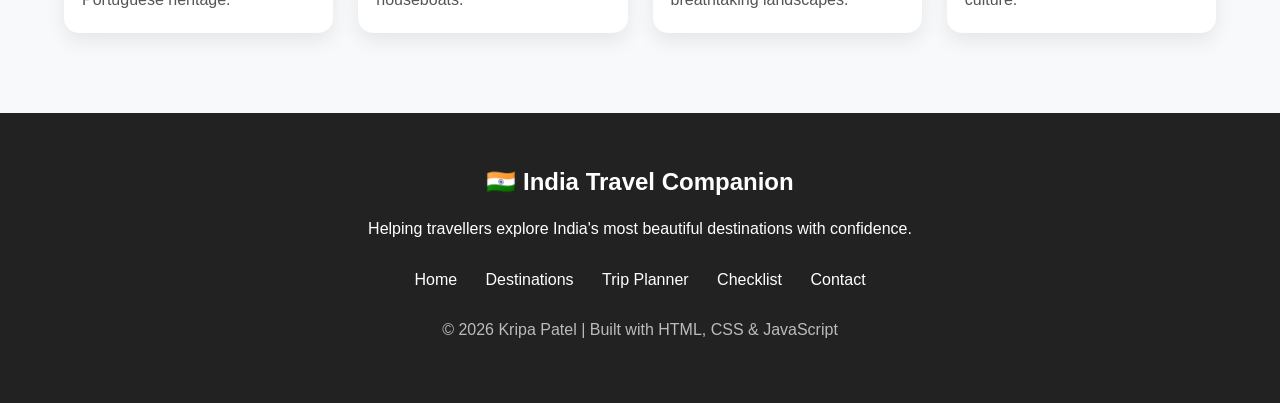
==== commit 51dd2a45: "Fixed destination hero images and improved responsive layout" ====
--- a/index.html
+++ b/index.html
@@ -5,34 +5,40 @@
     <meta charset="UTF-8">
     <meta name="viewport" content="width=device-width, initial-scale=1.0">
     <title>India Travel Companion</title>
-<link rel="preconnect" href="https://fonts.googleapis.com">
 
-<link rel="preconnect" href="https://fonts.gstatic.com" crossorigin>
+    <link rel="preconnect" href="https://fonts.googleapis.com">
+    <link rel="preconnect" href="https://fonts.gstatic.com" crossorigin>
+    <link href="https://fonts.googleapis.com/css2?family=Poppins:wght@300;400;500;600;700&display=swap" rel="stylesheet">
 
-<link href="https://fonts.googleapis.com/css2?family=Poppins:wght@300;400;500;600;700&display=swap" rel="stylesheet">
     <link rel="stylesheet" href="style.css">
 </head>
 
 <body>
 
-<header>
+<header class="navbar">
+
     <div class="logo">
         🇮🇳 India Travel Companion
     </div>
 
-    <nav>
-        <ul>
-            <li><a href="index.html">Home</a></li>
-            <li><a href="destinations/index.html">Destinations</a></li>
-            <li><a href="planner.html">Trip Planner</a></li>
-            <li><a href="checklist.html">Checklist</a></li>
-            <li><a href="contact.html">Contact</a></li>
-        </ul>
+    <div class="menu-icon" onclick="toggleMenu()">
+        ☰
+    </div>
+
+    <nav id="navMenu">
+        <a href="index.html">Home</a>
+        <a href="destinations/index.html">Destinations</a>
+        <a href="planner.html">Trip Planner</a>
+        <a href="checklist.html">Checklist</a>
+        <a href="contact.html">Contact</a>
     </nav>
+
 </header>
 
 <section class="hero">
+
     <div class="hero-content">
+
         <h1>Discover Incredible India</h1>
 
         <p>
@@ -42,7 +48,9 @@
         <button id="exploreBtn">
             Explore Destinations
         </button>
+
     </div>
+
 </section>
 
 <section class="features">
@@ -69,15 +77,16 @@
     <h2>Find Your Next Destination</h2>
 
     <div class="search-box">
+
         <input
             type="text"
             id="searchInput"
-            placeholder="Search destinations like Goa, Kerala, Ladakh..."
-        >
+            placeholder="Search destinations like Goa, Kerala, Ladakh...">
 
         <button id="searchBtn">
             Search
         </button>
+
     </div>
 
 </section>
@@ -115,6 +124,7 @@
     </div>
 
 </section>
+
 <footer class="footer">
 
     <div class="footer-content">
@@ -122,8 +132,7 @@
         <h2>🇮🇳 India Travel Companion</h2>
 
         <p>
-            Helping travellers explore India's most beautiful destinations with
-            confidence.
+            Helping travellers explore India's most beautiful destinations with confidence.
         </p>
 
         <div class="footer-links">
@@ -143,10 +152,10 @@
     </div>
 
 </footer>
-<button id="topBtn" onclick="scrollToTop()">
-    ⬆
-</button>
+
+<button id="topBtn" onclick="scrollToTop()">↑</button>
+
 <script src="script.js"></script>
 
 </body>
-</html>
+</html>
--- a/style.css
+++ b/style.css
@@ -1,27 +1,44 @@
+/* ==========================================
+   INDIA TRAVEL COMPANION
+   PART 1 - GLOBAL + NAVBAR + HERO
+========================================== */
+
 *{
     margin:0;
     padding:0;
     box-sizing:border-box;
+}
+
+html{
+    scroll-behavior:smooth;
+}
+
+body{
     font-family:'Poppins',sans-serif;
-}
-*{
-    margin:0;
-    padding:0;
-    box-sizing:border-box;
-    font-family:Arial, Helvetica, sans-serif;
-}
-
-   body{
-    background:#f5f7fb;
-    color:#222;
+    background:#f8f9fa;
+    color:#333;
     line-height:1.6;
 }
+
+/* ======================
+   LINKS
+====================== */
+
+a{
+    text-decoration:none;
+    color:inherit;
+}
+
+/* ======================
+   NAVBAR
+====================== */
+
 .navbar{
     display:flex;
     justify-content:space-between;
     align-items:center;
     padding:18px 8%;
-    background:white;
+    background:#ffffff;
     box-shadow:0 3px 12px rgba(0,0,0,0.08);
     position:sticky;
     top:0;
@@ -29,874 +46,361 @@
 }
 
 .logo{
-
-    font-size:24px;
-    font-weight:bold;
-
-}
-
-nav ul{
-
+    font-size:28px;
+    font-weight:700;
+    color:#120112;
+}
+
+.navbar nav{
     display:flex;
-    list-style:none;
-
-}
-
-nav li{
-
-    margin-left:25px;
-
-}
-
- nav a{
+    align-items:center;
+    gap:30px;
+}
+
+.navbar nav a{
     color:#222;
-    text-decoration:none;
-    margin-left:25px;
     font-weight:500;
-    transition:0.3s ease;
-}
-
-nav a:hover{
-    color:#0d6efd;
-}
+    transition:0.3s;
+}
+
+.navbar nav a:hover{
+     color:#120112;
+}
+
+/* ======================
+   HAMBURGER ICON
+====================== */
+
+.menu-icon{
+    display:none;
+    font-size:30px;
+    cursor:pointer;
+}
+
+/* ======================
+   HERO SECTION
+====================== */
+
 .hero{
-
-    height:85vh;
-
+    height:90vh;
     display:flex;
     justify-content:center;
     align-items:center;
-
-    text-align:center;
-
-    background:linear-gradient(
-        rgba(0,0,0,.45),
-        rgba(0,0,0,.45)
-    ),
+    text-align:center;
+    color:white;
+    background:
+    linear-gradient(rgba(0,0,0,.45),rgba(0,0,0,.45)),
     url("https://images.unsplash.com/photo-1524492412937-b28074a5d7da?auto=format&fit=crop&w=1600&q=80");
-
     background-size:cover;
-
     background-position:center;
-
-    color:white;
-
+}
+
+.hero-content{
+    width:90%;
+    max-width:800px;
 }
 
 .hero h1{
-
-    font-size:60px;
-
+    font-size:56px;
+    margin-bottom:20px;
 }
 
 .hero p{
-
-    margin-top:20px;
-
     font-size:22px;
-
-}
-
-button{
-
-    margin-top:30px;
-
+    margin-bottom:35px;
+}
+
+.hero button,
+#exploreBtn{
+     background:#120112;
+    color:white;
+    border:none;
     padding:15px 35px;
-
-    border:none;
-
-    border-radius:30px;
-
+    border-radius:8px;
     font-size:18px;
-
     cursor:pointer;
-
-    background:#ff9800;
-
-    color:white;
-
-}
+    transition:.3s;
+}
+
+.hero button:hover,
+#exploreBtn:hover{
+    background:#120112;
+    transform:translateY(-2px);
+}
+/* ==========================================
+   PART 2 - FEATURES + SEARCH + DESTINATIONS
+========================================== */
+
+/* FEATURES */
 
 .features{
-
-    display:flex;
-
-    justify-content:center;
-
-    gap:40px;
-
-    padding:70px;
-
-    flex-wrap:wrap;
-
-}
-
-.card{
-
-    width:300px;
-
-    background:white;
-
-    padding:30px;
-
-    border-radius:15px;
-
-    box-shadow:0 10px 20px rgba(0,0,0,.15);
-
-    transition:.3s;
-
-}
-
-.card:hover{
-
-    transform:translateY(-8px);
-
-}
-
-.card h2{
-
-    margin-bottom:15px;
-
-}
-.search-section{
-
-    padding:70px 10%;
-
-    text-align:center;
-
-    background:white;
-
-}
-
-.search-section h2{
-
-    font-size:40px;
-
-    color:#0d47a1;
-
-    margin-bottom:30px;
-
-}
-
-.search-box{
-
-    display:flex;
-
-    justify-content:center;
-
-    gap:15px;
-
-    flex-wrap:wrap;
-
-}
-
-.search-box input{
-
-    width:450px;
-
-    max-width:90%;
-
-    padding:16px;
-
-    border-radius:50px;
-
-    border:2px solid #ddd;
-
-    font-size:18px;
-
-}
-
-.search-box button{
-
-    padding:16px 35px;
-
-}
-
-.popular{
-
-    padding:80px 8%;
-
-    background:#f5f7fb;
-
-}
-
-.popular h2{
-
-    text-align:center;
-
-    color:#0d47a1;
-
-    font-size:42px;
-
-    margin-bottom:50px;
-
-}
-
-.destination-container{
-
-    display:grid;
-
-    grid-template-columns:repeat(auto-fit,minmax(260px,1fr));
-
-    gap:30px;
-
-}
-
-.destination-card{
-
-    background:white;
-
-    border-radius:18px;
-
-    overflow:hidden;
-
-    box-shadow:0 10px 25px rgba(0,0,0,.12);
-
-    transition:.4s;
-
-}
-
-.destination-card:hover{
-
-    transform:translateY(-12px);
-
-}
-
-.destination-card img{
-
-    width:100%;
-
-    height:220px;
-
-    object-fit:cover;
-
-}
-
-.destination-card h3{
-
-    padding:18px;
-
-    color:#0d47a1;
-
-}
-
-.destination-card p{
-
-    padding:0 18px 22px;
-
-    color:#555;
-
-}
-/* ===========================
-   DESTINATIONS PAGE
-=========================== */
-
-.destinations-page{
-    padding:60px 8%;
-    background:#f5f8fc;
-    min-height:100vh;
-}
-
-.destinations-page h1{
-    text-align:center;
-    font-size:42px;
-    color:#1e3c72;
-    margin-bottom:50px;
-}
-
-.destination-grid{
+    width:90%;
+    max-width:1200px;
+    margin:70px auto;
     display:grid;
     grid-template-columns:repeat(auto-fit,minmax(260px,1fr));
-    gap:30px;
+    gap:25px;
 }
 
 .card{
     background:white;
-    border-radius:18px;
+    border-radius:15px;
+    padding:30px;
+    text-align:center;
+    box-shadow:0 8px 20px rgba(0,0,0,.08);
+    transition:.3s;
+}
+
+.card:hover{
+    transform:translateY(-8px);
+}
+
+.card h2{
+     color:#120112;
+    margin-bottom:15px;
+}
+
+.card p{
+    color:#555;
+}
+
+/* SEARCH */
+
+.search-section{
+    width:90%;
+    max-width:900px;
+    margin:70px auto;
+    text-align:center;
+}
+
+.search-section h2{
+    margin-bottom:30px;
+}
+
+.search-box{
+    display:flex;
+    justify-content:center;
+    gap:15px;
+    flex-wrap:wrap;
+}
+
+.search-box input{
+    width:350px;
+    padding:14px;
+    border:1px solid #ddd;
+    border-radius:8px;
+    font-size:16px;
+}
+
+.search-box button{
+     background:#120112;
+    color:white;
+    border:none;
+    padding:14px 25px;
+    border-radius:8px;
+    cursor:pointer;
+}
+
+.search-box button:hover{
+    background:#120112;
+}
+
+/* POPULAR DESTINATIONS */
+
+.popular{
+    width:90%;
+    max-width:1300px;
+    margin:80px auto;
+}
+
+.popular h2{
+    text-align:center;
+    margin-bottom:40px;
+}
+
+.destination-container{
+    display:grid;
+    grid-template-columns:repeat(auto-fit,minmax(250px,1fr));
+    gap:25px;
+}
+
+.destination-card{
+    background:white;
+    border-radius:15px;
     overflow:hidden;
-    box-shadow:0 10px 25px rgba(0,0,0,0.12);
-    transition:.35s;
-}
-
-.card:hover{
-    transform:translateY(-10px);
-}
-
-.card img{
+    box-shadow:0 8px 20px rgba(0,0,0,.08);
+    cursor:pointer;
+    transition:.3s;
+}
+
+.destination-card:hover{
+    transform:translateY(-8px);
+}
+
+.destination-card img{
     width:100%;
     height:220px;
     object-fit:cover;
 }
 
-.card h2{
-    text-align:center;
-    margin-top:18px;
-    color:#1e3c72;
-}
-
-.card p{
-    text-align:center;
-    color:#666;
-    padding:10px 20px;
-}
-
-.card button{
-    display:block;
-    margin:20px auto 25px;
-    background:#ff9800;
-    color:white;
-    border:none;
-    padding:12px 30px;
-    border-radius:30px;
-    cursor:pointer;
-    font-size:16px;
-}
-
-.card button:hover{
-    background:#e68900;
-}
-/* ===========================
-GOA PAGE
-=========================== */
+.destination-card h3{
+    margin:18px;
+     color:#120112;
+}
+
+.destination-card p{
+    margin:0 18px 20px;
+    color:#555;
+}
+
+/* FOOTER */
+
+.footer{
+    background:#222;
+    color:white;
+    margin-top:80px;
+    padding:50px 20px;
+}
+
+.footer-content{
+    max-width:1200px;
+    margin:auto;
+    text-align:center;
+}
+
+.footer h2{
+    margin-bottom:15px;
+}
+
+.footer p{
+    margin:10px 0;
+}
+
+.footer-links{
+    margin:25px 0;
+}
+
+.footer-links a{
+    margin:0 12px;
+    color:white;
+}
+
+.footer-links a:hover{
+     color:#120112;
+}
+
+.copyright{
+    margin-top:20px;
+    color:#bbb;
+}
+/* ==========================================
+   PART 3 - DESTINATION PAGES
+========================================== */
+
+/* Hero Section */
 
 .place-hero{
-    background:url("https://images.unsplash.com/photo-1512343879784-a960bf40e7f2?w=1400") center/cover;
-    height:60vh;
+    height:55vh;
     display:flex;
     flex-direction:column;
     justify-content:center;
     align-items:center;
-    color:white;
-    text-align:center;
+    text-align:center;
+    color:white;
+    background:linear-gradient(rgba(0,0,0,.45),rgba(0,0,0,.45)),
+    url("https://images.unsplash.com/photo-1524492412937-b28074a5d7da?auto=format&fit=crop&w=1600&q=80");
+    background-size:cover;
+    background-position:center;
+}
+
+.goa-hero{
+    background:linear-gradient(rgba(0,0,0,.45),rgba(0,0,0,.45)),
+    url("https://images.unsplash.com/photo-1507525428034-b723cf961d3e?auto=format&fit=crop&w=1600&q=80");
+    background-size:cover;
+    background-position:center;
+}
+
+.kerala-hero{
+    background:linear-gradient(rgba(0,0,0,.45),rgba(0,0,0,.45)),
+    url("https://images.unsplash.com/photo-1593693411515-c20261bcad6e?auto=format&fit=crop&w=1600&q=80");
+    background-size:cover;
+    background-position:center;
+}
+
+.ladakh-hero{
+    background:linear-gradient(rgba(0,0,0,.45),rgba(0,0,0,.45)),
+    url("https://images.unsplash.com/photo-1626621341517-bbf3d9990a23?auto=format&fit=crop&w=1600&q=80");
+    background-size:cover;
+    background-position:center;
+}
+
+.jaipur-hero{
+    background:linear-gradient(rgba(0,0,0,.45),rgba(0,0,0,.45)),
+    url("https://images.unsplash.com/photo-1477587458883-47145ed94245?auto=format&fit=crop&w=1600&q=80");
+    background-size:cover;
+    background-position:center;
 }
 
 .place-hero h1{
-    font-size:60px;
-    margin-bottom:20px;
+    font-size:52px;
+    margin-bottom:15px;
 }
 
 .place-hero p{
-    font-size:24px;
-    width:70%;
-}
+    font-size:20px;
+    max-width:700px;
+}
+
+/* Info Cards */
 
 .place-info{
+    width:90%;
+    max-width:1200px;
+    margin:60px auto;
     display:grid;
-    grid-template-columns:repeat(auto-fit,minmax(300px,1fr));
-    gap:30px;
-    padding:60px 8%;
+    grid-template-columns:repeat(auto-fit,minmax(320px,1fr));
+    gap:25px;
 }
 
 .info-box{
     background:white;
     border-radius:15px;
     padding:25px;
-    box-shadow:0 10px 25px rgba(0,0,0,.12);
+    box-shadow:0 8px 20px rgba(0,0,0,.08);
 }
 
 .info-box h2{
-    color:#1e3c72;
+     color:#120112;
     margin-bottom:15px;
+}
+
+.info-box p{
+    color:#555;
 }
 
 .info-box ul{
     padding-left:20px;
 }
 
-.back-btn{
-    text-align:center;
-    margin-bottom:60px;
-}
-
-.back-btn button{
-    background:#1e3c72;
-    color:white;
-    padding:14px 35px;
-    border:none;
-    border-radius:30px;
-    cursor:pointer;
-    font-size:16px;
-}
-
-.back-btn button:hover{
-    background:#15305c;
-}
-/* ================= DESTINATIONS PAGE ================= */
-
-.destinations-page{
-    padding:60px 8%;
-    background:#f5f7fa;
-    min-height:100vh;
-}
-
-.destinations-page h1{
-    text-align:center;
-    color:#0047ab;
-    margin-bottom:40px;
-}
-
-.destination-grid{
-    display:grid;
-    grid-template-columns:repeat(auto-fit,minmax(280px,1fr));
-    gap:30px;
-}
-
-.card{
-    background:white;
-    border-radius:15px;
-    overflow:hidden;
-    box-shadow:0 8px 20px rgba(0,0,0,.15);
-    transition:.3s;
-}
-
-.card:hover{
-    transform:translateY(-8px);
-}
-
-.card img{
-    width:100%;
-    height:220px;
-    object-fit:cover;
-}
-
-.card h2{
-    padding:15px 20px 5px;
-    color:#0047ab;
-}
-
-.card p{
-    padding:0 20px 20px;
+.info-box li{
+    margin-bottom:10px;
     color:#555;
-    line-height:1.6;
-}
-.kerala-hero{
-    background-image: url("https://images.unsplash.com/photo-1593693411515-c20261bcad6e?auto=format&fit=crop&w=1600&q=80");
-    background-size: cover;
-    background-position: center;
-}
-.ladakh-hero{
-    background-image: url("https://images.unsplash.com/photo-1626621341517-bbf3d9990a23?auto=format&fit=crop&w=1600&q=80");
-    background-size: cover;
-    background-position: center;
-}
-/* Jaipur Hero Image */
-
-.jaipur-hero{
-    background-image: url("https://images.unsplash.com/photo-1477587458883-47145ed94245?auto=format&fit=crop&w=1600&q=80");
-    background-size: cover;
-    background-position: center;
-    background-repeat: no-repeat;
-}
-/* ===========================
-   FOOTER
-=========================== */
-
-.footer{
-    background:#0d1b2a;
-    color:white;
-    padding:50px 20px 30px;
-    text-align:center;
-}
-
-.footer h2{
-    margin-bottom:15px;
-    font-size:30px;
-}
-
-.footer p{
-    color:#d1d5db;
-    margin-bottom:20px;
-}
-
-.footer-links{
-    display:flex;
-    justify-content:center;
-    flex-wrap:wrap;
-    gap:25px;
-    margin:25px 0;
-}
-
-.footer-links a{
-    color:white;
-    text-decoration:none;
-    transition:.3s;
-}
-
-.footer-links a:hover{
-    color:#ff9800;
-}
-
-.copyright{
-    margin-top:25px;
-    font-size:14px;
-    color:#9ca3af;
-}
-/* ===========================
-TRIP PLANNER
-=========================== */
-
-.planner{
-    max-width:600px;
-    margin:60px auto;
-    background:white;
-    padding:40px;
-    border-radius:20px;
-    box-shadow:0 10px 25px rgba(0,0,0,.15);
-}
-
-.planner h1{
-    text-align:center;
-    color:#0d47a1;
-    margin-bottom:10px;
-}
-
-.planner p{
-    text-align:center;
-    margin-bottom:30px;
-    color:#666;
-}
-
-.planner label{
-    display:block;
-    margin:20px 0 10px;
-    font-weight:bold;
-}
-
-.planner select,
-.planner input{
-
-    width:100%;
-    padding:15px;
-    border-radius:10px;
-    border:1px solid #ccc;
-    font-size:16px;
-
-}
-
-.planner button{
-
-    width:100%;
-    margin-top:25px;
-
-}
-
-#result{
-
-    margin-top:30px;
-    text-align:center;
-    color:#1e3c72;
-
-}
-/* ===========================
-   WEATHER
-=========================== */
-
-#weatherResult{
-    margin-top:20px;
-    background:#eef5ff;
-    padding:20px;
-    border-radius:12px;
-    font-size:18px;
-    text-align:center;
-    box-shadow:0 5px 15px rgba(0,0,0,0.1);
-}
-/* ==========================
-   Mobile Responsive
-========================== */
-
-@media (max-width: 768px) {
-
-    .navbar{
-    display:flex;
-    justify-content:space-between;
-    align-items:center;
-    padding:18px 8%;
-    background:white;
-    box-shadow:0 3px 12px rgba(0,0,0,0.08);
-    position:sticky;
-    top:0;
-    z-index:1000;
-}
-
-    nav {
-        margin-top: 15px;
-    }
-
-    nav a {
-        display: block;
-        margin: 10px 0;
-    }
-
-    .hero {
-        height: auto;
-        padding: 80px 20px;
-    }
-
-    .hero h1 {
-        font-size: 36px;
-    }
-
-    .hero p {
-        font-size: 18px;
-    }
-
-    button {
-        width: 100%;
-        max-width: 300px;
-    }
-
-    .features {
-        padding: 40px 20px;
-    }
-
-    .card {
-        width: 100%;
-    }
-
-    .search-box input {
-        width: 100%;
-    }
-
-    .place-hero h1 {
-        font-size: 40px;
-    }
-
-    .place-hero p {
-        width: 90%;
-        font-size: 18px;
-    }
-
-    .planner {
-        padding: 40px 20px;
-    }
-
-    .planner input,
-    .planner select,
-    .planner button {
-        width: 100%;
-        margin-top: 15px;
-    }
-
-}
-/* Mobile Responsive */
-
-@media screen and (max-width: 768px) {
-
-    .navbar{
-        flex-direction: column;
-        padding: 15px;
-    }
-
-    nav{
-        display: flex;
-        flex-direction: column;
-        align-items: center;
-        margin-top: 15px;
-    }
-
-    nav a{
-        margin: 8px 0;
-    }
-
-    .hero h1{
-        font-size: 34px;
-    }
-
-    .hero p{
-        font-size: 18px;
-    }
-
-    .hero{
-        height: auto;
-        padding: 70px 20px;
-    }
-
-    .search-box{
-        flex-direction: column;
-        align-items: center;
-    }
-
-    .search-box input{
-        width: 100%;
-    }
-
-    button{
-        width: 100%;
-        max-width: 300px;
-    }
-
-    .features,
-    .destination-container,
-    .destination-grid,
-    .place-info{
-        padding: 20px;
-    }
-
-}
-/* ==========================
-   CHECKLIST PAGE
-========================== */
-
-.checklist{
-    max-width:700px;
-    margin:50px auto;
-    padding:30px;
-    background:white;
-    border-radius:15px;
-    box-shadow:0 8px 20px rgba(0,0,0,0.12);
-    text-align:center;
-}
-
-.checklist h1{
-    color:#0d47a1;
-    margin-bottom:10px;
-}
-
-.checklist p{
-    color:#666;
-    margin-bottom:30px;
-}
-
-.checklist-box{
-    display:flex;
-    flex-direction:column;
-    gap:18px;
-    text-align:left;
-}
-
-.checklist-box label{
-    font-size:18px;
-    padding:12px 15px;
-    border:1px solid #ddd;
-    border-radius:10px;
-    cursor:pointer;
-    transition:0.3s;
-}
-
-.checklist-box label:hover{
-    background:#f5f7fb;
-}
-
-.checklist-box input{
-    margin-right:12px;
-    transform:scale(1.3);
-}
-
-.checklist button{
-    margin-top:30px;
-}
-/* ===============================
-   DARK MODE
-================================ */
-
-/* Dark Mode Button */
-#themeToggle{
-    margin-left:20px;
-    padding:8px 15px;
-    border:none;
-    border-radius:20px;
-    background:#0d6efd;
-    color:white;
-    cursor:pointer;
-    font-size:16px;
-    transition:0.3s;
-}
-
-#themeToggle:hover{
-    background:#084298;
-}
-
-/* Dark Theme */
-
-body.dark-mode{
-    background:#121212;
-    color:white;
-}
-
-body.dark-mode .navbar{
-    background:#1f1f1f;
-}
-
-body.dark-mode .card,
-body.dark-mode .info-box,
-body.dark-mode .checklist,
-body.dark-mode .planner,
-body.dark-mode .footer{
-    background:#222;
-    color:white;
-}
-
-body.dark-mode h1,
-body.dark-mode h2,
-body.dark-mode h3,
-body.dark-mode p,
-body.dark-mode li,
-body.dark-mode label{
-    color:white;
-}
-
-body.dark-mode input,
-body.dark-mode select,
-body.dark-mode textarea{
-    background:#333;
-    color:white;
-    border:1px solid #666;
-}
-
-body.dark-mode nav a{
-    color:white;
-}
-
-body.dark-mode #themeToggle{
-    background:#ff9800;
-}
-/* Fix text colors in Dark Mode */
-
-body.dark-mode .card h2,
-body.dark-mode .card p,
-body.dark-mode .destination-card h3,
-body.dark-mode .destination-card p,
-body.dark-mode .info-box h2,
-body.dark-mode .info-box p,
-body.dark-mode .info-box li,
-body.dark-mode #result,
-body.dark-mode #weatherResult,
-body.dark-mode .footer p{
-    color:#ffffff !important;
-}
-body.dark-mode button{
-    background:#ff9800;
-    color:white;
-}
-
-body.dark-mode button:hover{
-    background:#e68900;
-}
-/* Famous Food Places */
-
-.info-box ul li{
-    margin-bottom:15px;
-    line-height:1.8;
-}
-
-.info-box b{
-    color:#0d47a1;
-    font-size:17px;
-}
-/* =====================================
-   Famous Food Places
-===================================== */
+}
+
+/* ==========================================
+   FOOD SECTION
+========================================== */
 
 .food-section{
-    width:85%;
-    margin:50px auto;
+    width:90%;
+    max-width:1200px;
+    margin:70px auto;
 }
 
 .food-section h2{
     text-align:center;
-    color:#0d47a1;
-    font-size:36px;
     margin-bottom:35px;
+     color:#120112;
 }
 
 .food-grid{
@@ -909,7 +413,8 @@
     background:white;
     border-radius:15px;
     padding:25px;
-    box-shadow:0 8px 20px rgba(0,0,0,.12);
+    text-align:center;
+    box-shadow:0 8px 20px rgba(0,0,0,.08);
     transition:.3s;
 }
 
@@ -918,93 +423,246 @@
 }
 
 .restaurant-card h3{
-    color:#0d47a1;
-    margin-bottom:15px;
+    margin-bottom:12px;
+    color:#120112;
 }
 
 .restaurant-card p{
+    margin-bottom:18px;
     color:#555;
-    line-height:1.7;
-    margin-bottom:20px;
-}
-
-.restaurant-card a{
-    text-decoration:none;
 }
 
 .restaurant-card button{
-    width:100%;
-    padding:12px;
-    margin-top:10px;
-    background:#0d6efd;
+    background:#120112;
     color:white;
     border:none;
+    padding:12px 18px;
     border-radius:8px;
     cursor:pointer;
-    font-size:15px;
+    transition:.3s;
 }
 
 .restaurant-card button:hover{
-    background:#084298;
-}
-/* ==========================
-   PHOTO GALLERY
-========================== */
-
-.gallery{
-    width:85%;
-    margin:60px auto;
-}
-
-.gallery h2{
-    text-align:center;
-    color:#0d47a1;
-    margin-bottom:30px;
-    font-size:36px;
-}
-
-.gallery-grid{
-    display:grid;
-    grid-template-columns:repeat(auto-fit,minmax(250px,1fr));
-    gap:20px;
-}
-
-.gallery-grid img{
-    width:100%;
-    height:220px;
-    object-fit:cover;
-    border-radius:15px;
-    box-shadow:0 8px 20px rgba(0,0,0,.15);
+    background:#120112;
+}
+
+/* ==========================================
+   BACK BUTTON
+========================================== */
+
+.back-btn{
+    text-align:center;
+    margin:50px 0;
+}
+
+.back-btn button{
+    background:#120112;
+    color:white;
+    border:none;
+    padding:14px 30px;
+    border-radius:8px;
+    cursor:pointer;
+    font-size:16px;
     transition:.3s;
 }
 
-.gallery-grid img:hover{
-    transform:scale(1.05);
-}
-/* ==========================
+.back-btn button:hover{
+     background:#120112;
+}
+
+/* ==========================================
    SCROLL TO TOP BUTTON
-========================== */
+========================================== */
 
 #topBtn{
-    display:none;
     position:fixed;
     bottom:25px;
     right:25px;
-    z-index:999;
-    border:none;
-    outline:none;
-    background:#0d6efd;
-    color:white;
-    cursor:pointer;
     width:50px;
     height:50px;
+    border:none;
     border-radius:50%;
+     background:#120112;
+    color:white;
     font-size:22px;
-    box-shadow:0 5px 15px rgba(0,0,0,.3);
-    transition:.3s;
+    cursor:pointer;
+    display:none;
+    z-index:999;
 }
 
 #topBtn:hover{
-    background:#084298;
-    transform:scale(1.1);
+     background:#120112;
+}
+/* ==========================================
+   PART 4 - RESPONSIVE & HAMBURGER MENU
+========================================== */
+
+/* Hide hamburger on desktop */
+.menu-icon{
+    display:none;
+}
+
+/* ======================
+   TABLET
+====================== */
+
+@media (max-width:992px){
+
+    .hero h1{
+        font-size:48px;
+    }
+
+    .hero p{
+        font-size:20px;
+    }
+
+    .features,
+    .destination-container,
+    .place-info,
+    .food-grid{
+        grid-template-columns:repeat(auto-fit,minmax(280px,1fr));
+    }
+
+}
+
+/* ======================
+   MOBILE
+====================== */
+
+@media (max-width:768px){
+
+    /* Navbar */
+
+    .navbar{
+        flex-wrap:wrap;
+        padding:15px 20px;
+    }
+
+    .logo{
+        font-size:22px;
+        font-weight:700;
+    }
+
+    .menu-icon{
+        display:block;
+        font-size:32px;
+        cursor:pointer;
+    }
+
+    .navbar nav{
+        display:none;
+        flex-direction:column;
+        width:100%;
+        margin-top:20px;
+        gap:15px;
+        text-align:center;
+    }
+
+    .navbar nav.show{
+        display:flex;
+    }
+
+    .navbar nav a{
+        margin:0;
+        padding:12px;
+        border-radius:8px;
+    }
+
+    /* Hero */
+
+    .hero{
+        height:75vh;
+        padding:20px;
+    }
+
+    .hero h1{
+        font-size:36px;
+    }
+
+    .hero p{
+        font-size:18px;
+    }
+
+    #exploreBtn{
+        width:100%;
+        max-width:300px;
+    }
+
+    /* Search */
+
+    .search-box{
+        flex-direction:column;
+        align-items:center;
+    }
+
+    .search-box input{
+        width:100%;
+    }
+
+    .search-box button{
+        width:100%;
+    }
+
+    /* Cards */
+
+    .features,
+    .destination-container,
+    .place-info,
+    .food-grid{
+        grid-template-columns:1fr;
+    }
+
+    .card,
+    .info-box,
+    .restaurant-card{
+        padding:22px;
+    }
+
+    /* Destination Hero */
+
+    .place-hero{
+        height:40vh;
+        padding:20px;
+    }
+
+    .place-hero h1{
+        font-size:34px;
+    }
+
+    .place-hero p{
+        font-size:17px;
+    }
+
+    /* Footer */
+
+    .footer-links{
+        display:flex;
+        flex-direction:column;
+        gap:12px;
+    }
+
+}
+
+/* ======================
+   SMALL MOBILE
+====================== */
+
+@media (max-width:480px){
+
+    .hero h1{
+        font-size:30px;
+    }
+
+    .hero p{
+        font-size:16px;
+    }
+
+    .place-hero h1{
+        font-size:28px;
+    }
+
+    .logo{
+        font-size:18px;
+    }
+
 }
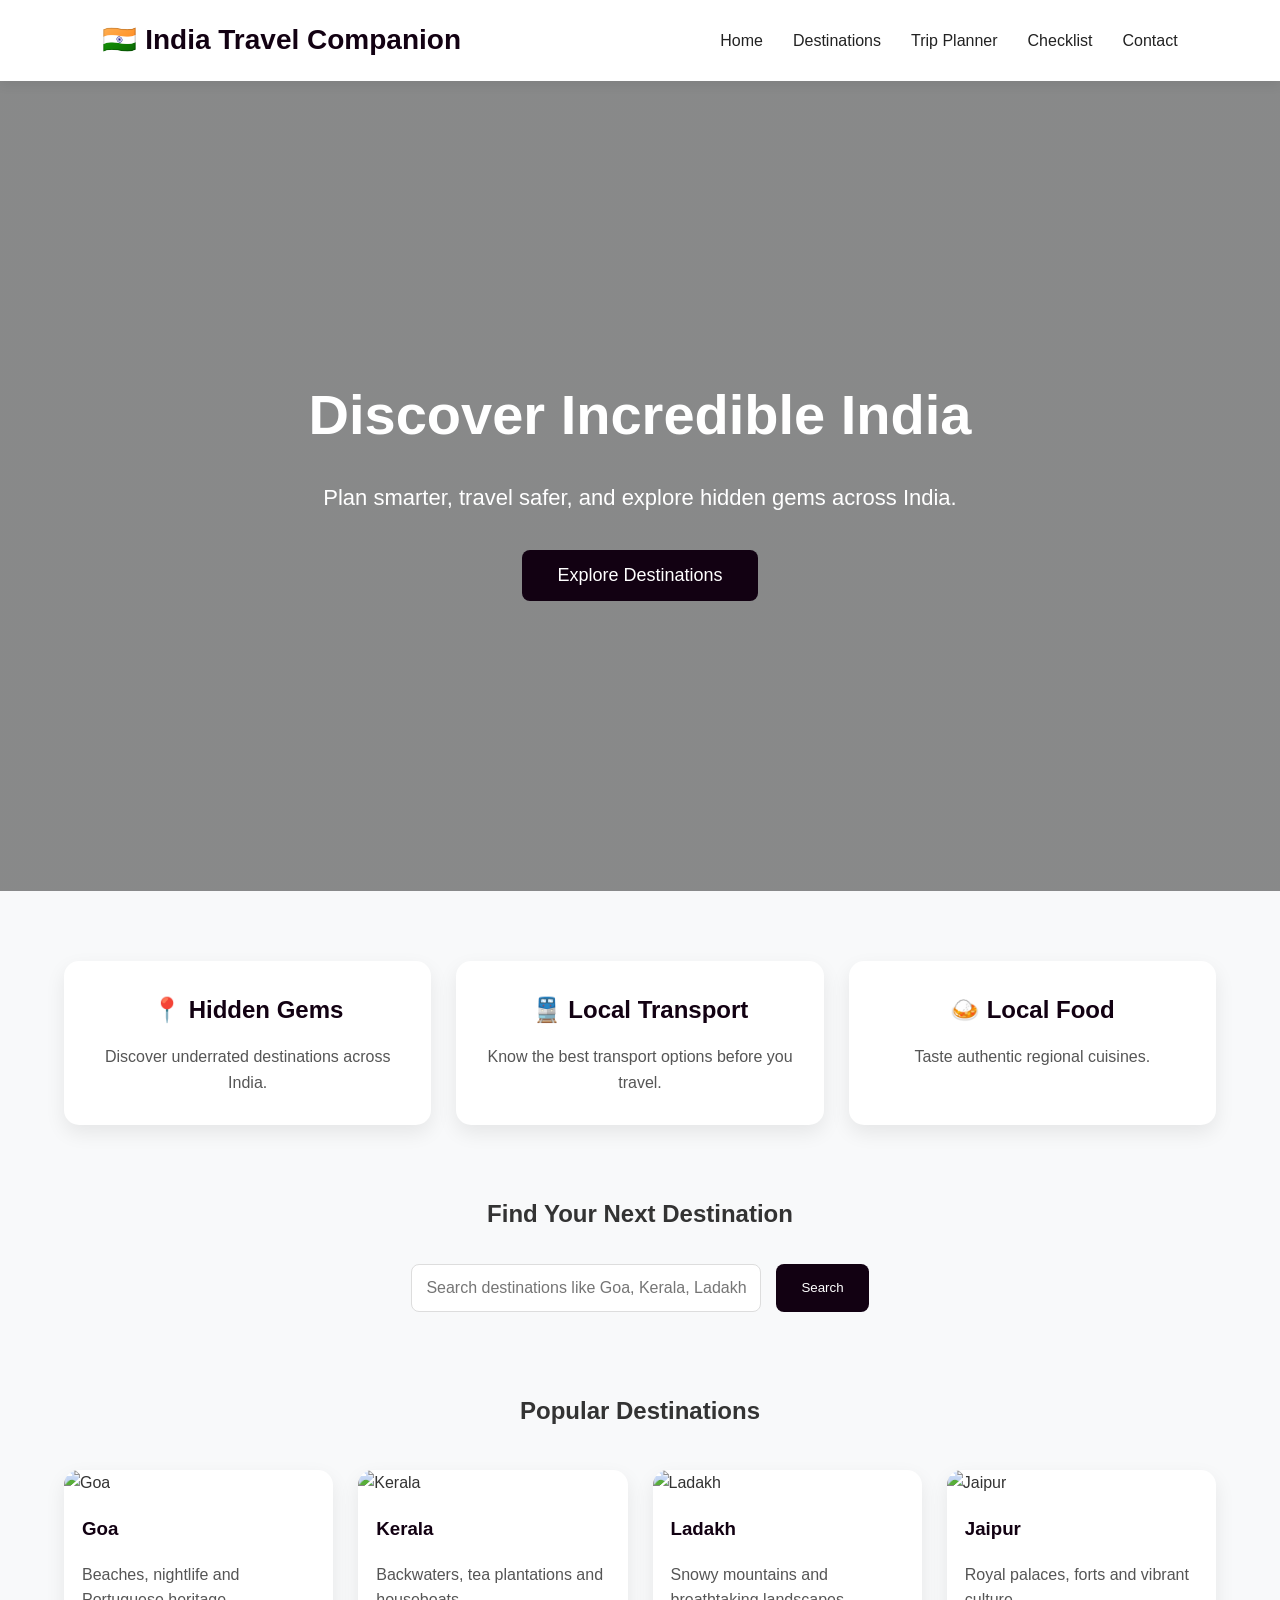
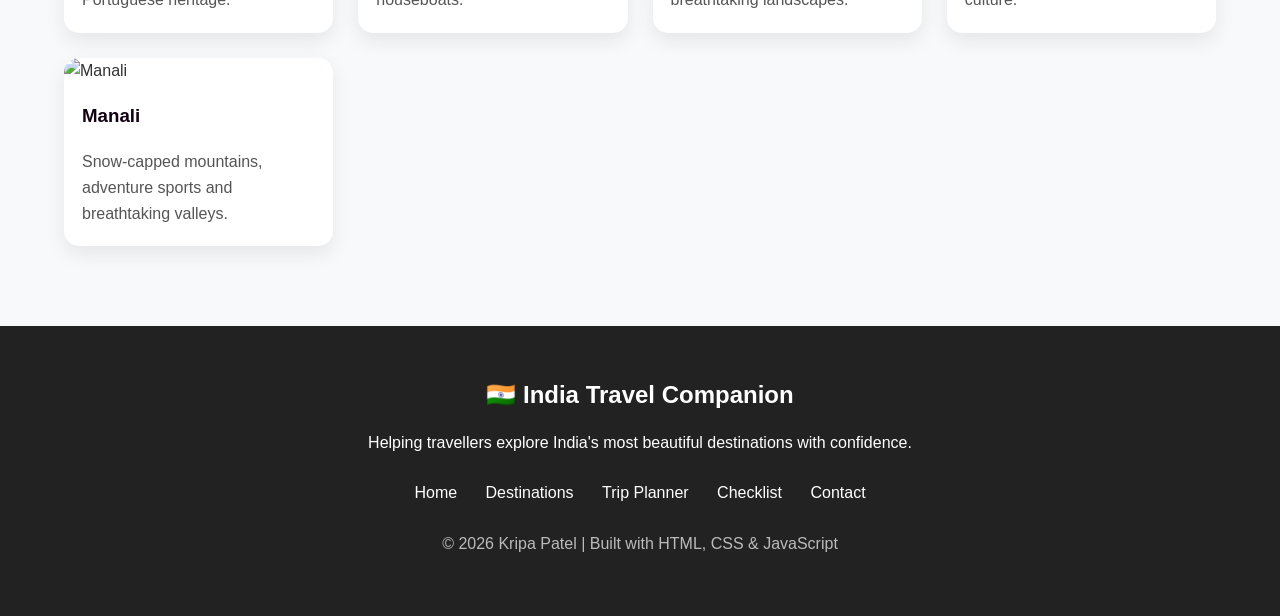
==== commit f95771fe: "Added Manali destination, updated destinations page, improved search and trip planner" ====
--- a/index.html
+++ b/index.html
@@ -120,7 +120,15 @@
             <h3>Jaipur</h3>
             <p>Royal palaces, forts and vibrant culture.</p>
         </div>
+        <div class="destination-card" onclick="window.location.href='destinations/manali.html'">
 
+    <img src="https://images.unsplash.com/photo-1464822759023-fed622ff2c3b?auto=format&fit=crop&w=700&q=80" alt="Manali">
+
+    <h3>Manali</h3>
+
+    <p>Snow-capped mountains, adventure sports and breathtaking valleys.</p>
+
+</div>
     </div>
 
 </section>
--- a/style.css
+++ b/style.css
@@ -340,6 +340,12 @@
     background-size:cover;
     background-position:center;
 }
+.manali-hero{
+    background:linear-gradient(rgba(0,0,0,.45),rgba(0,0,0,.45)),
+    url("https://images.unsplash.com/photo-1464822759023-fed622ff2c3b?auto=format&fit=crop&w=1600&q=80");
+    background-size:cover;
+    background-position:center;
+}
 
 .place-hero h1{
     font-size:52px;
